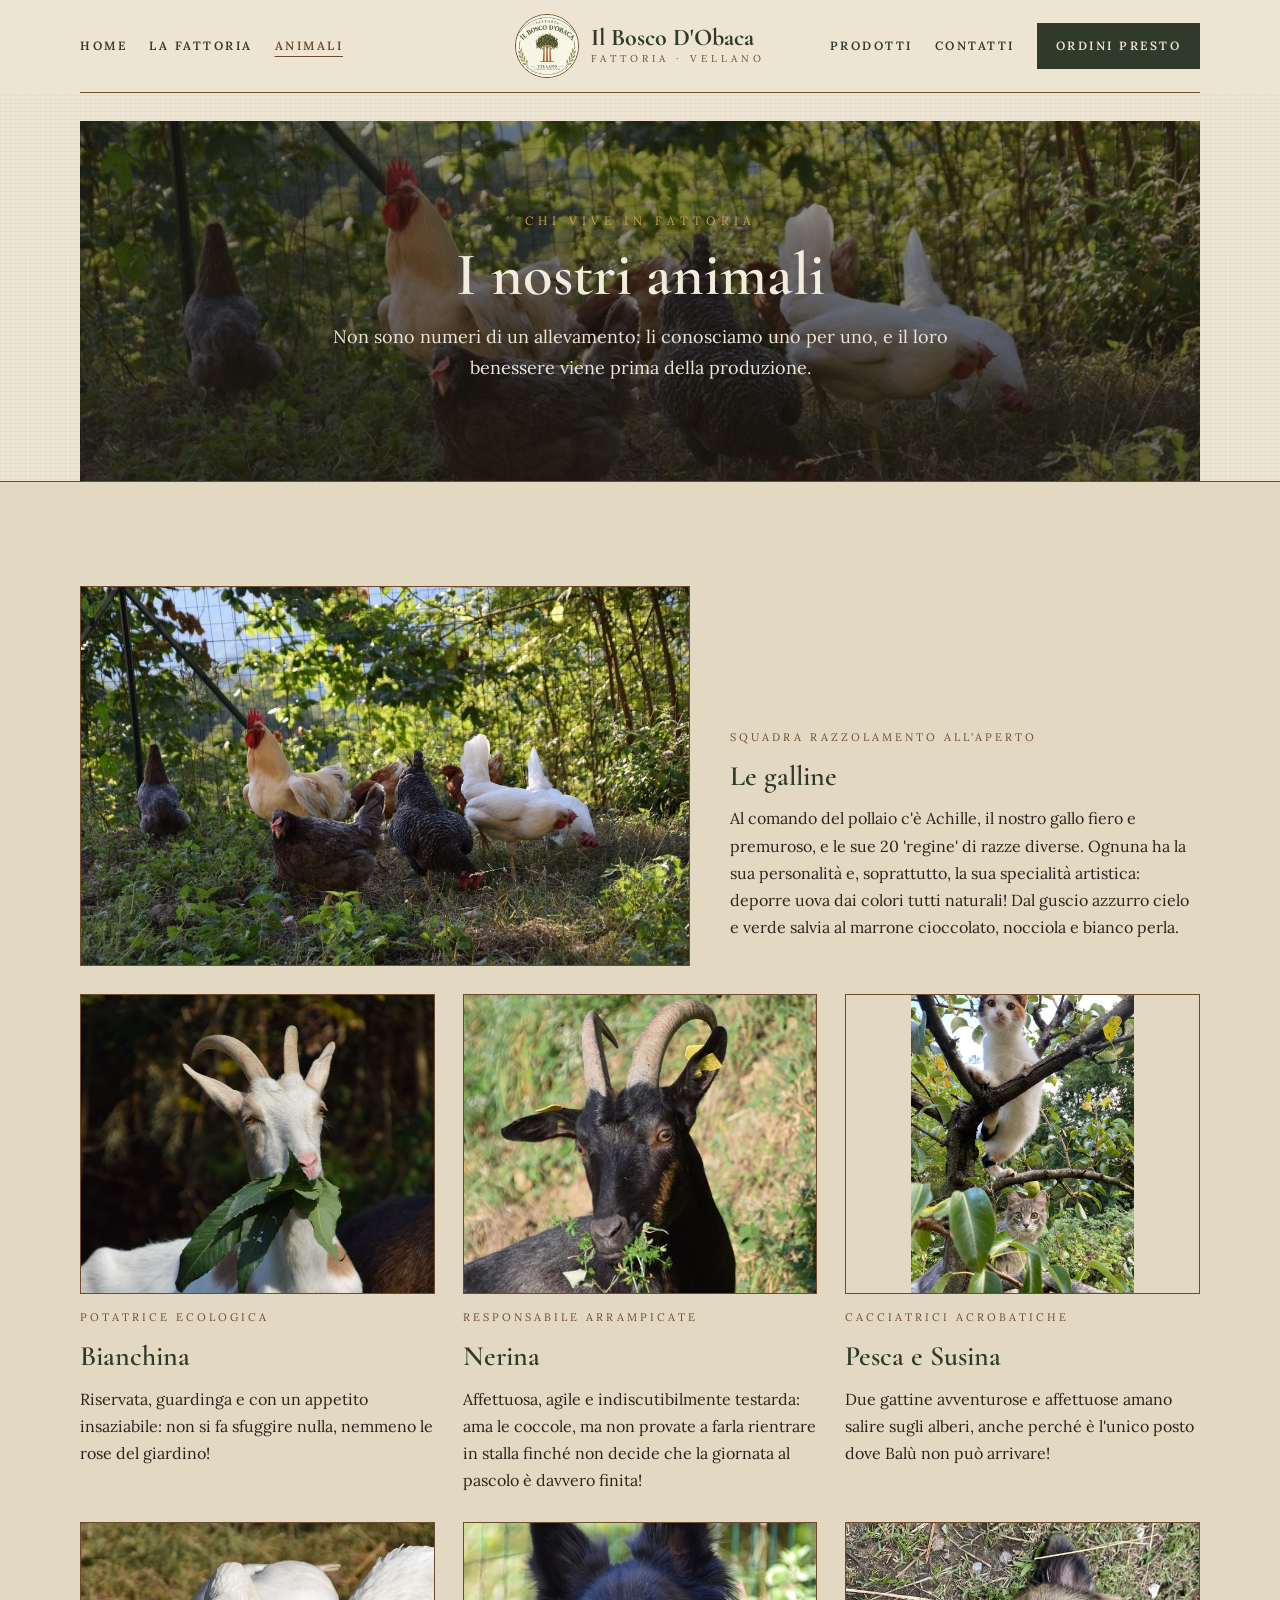
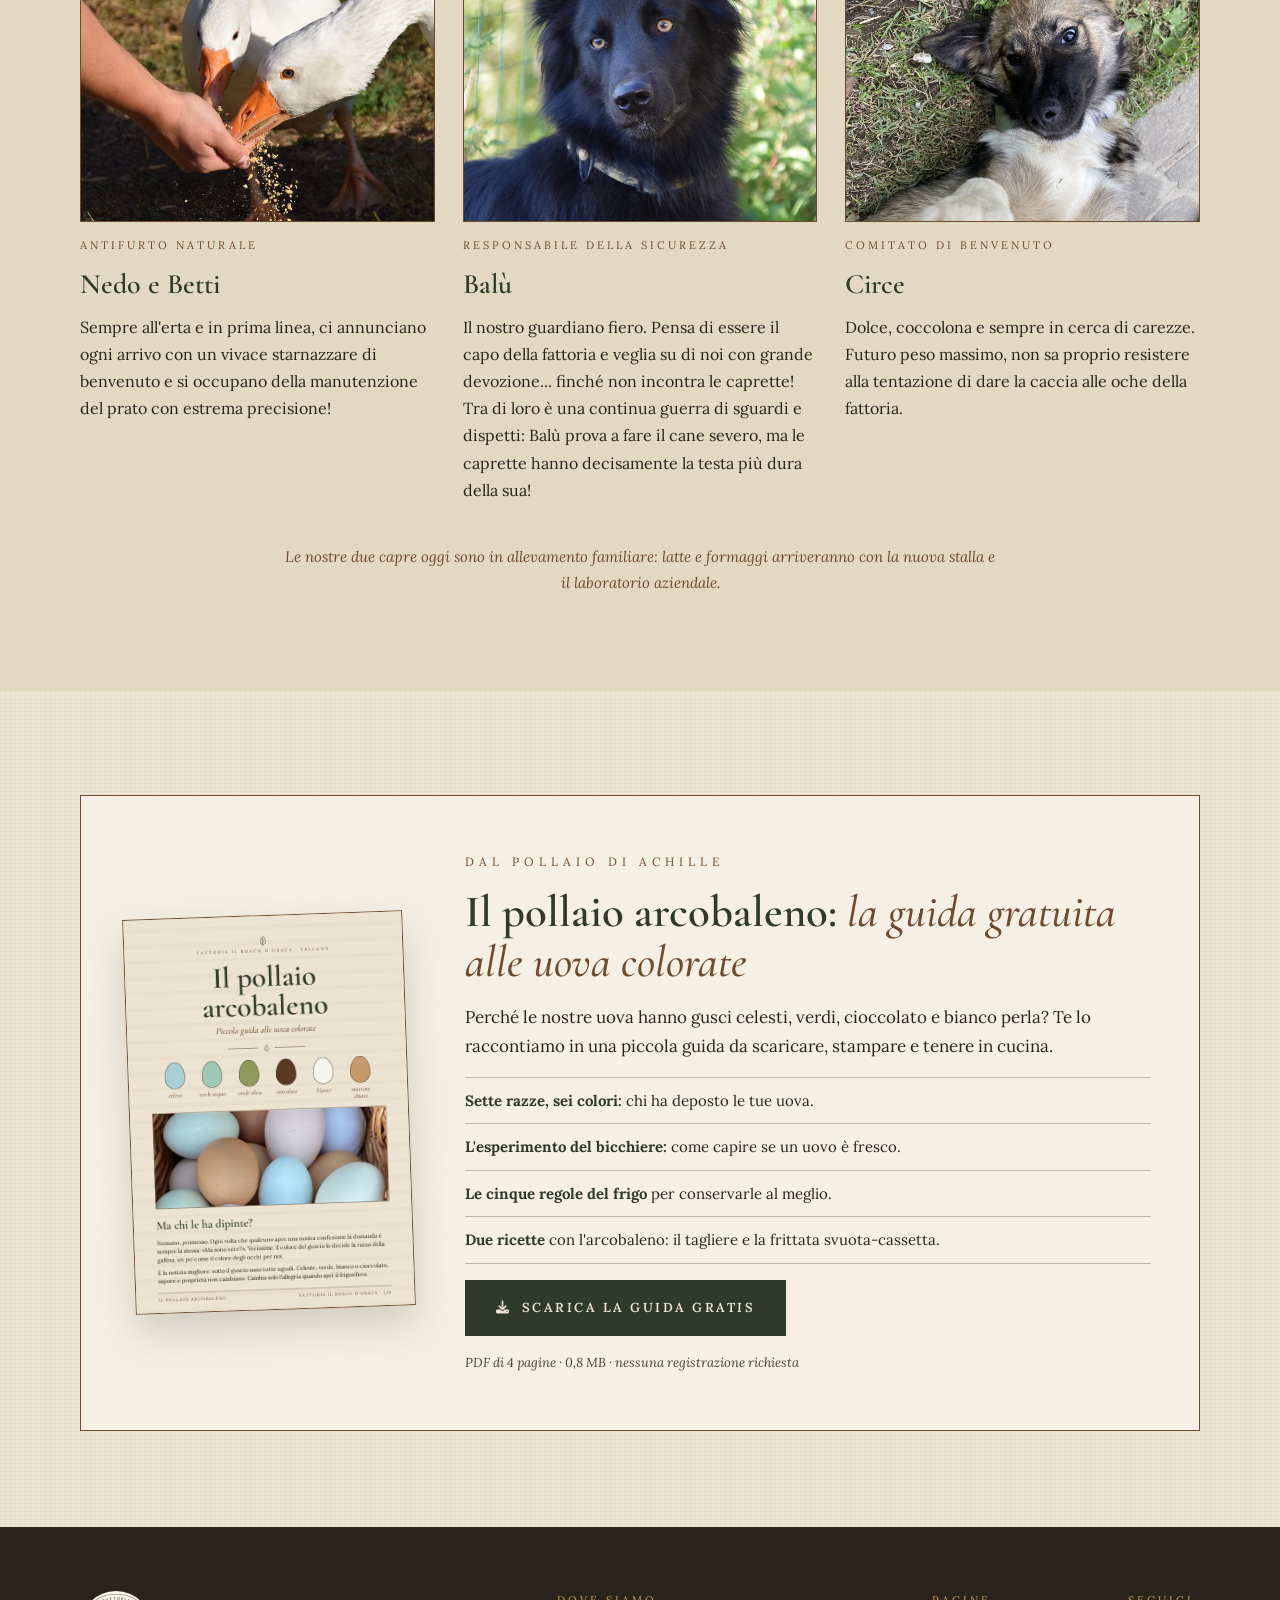
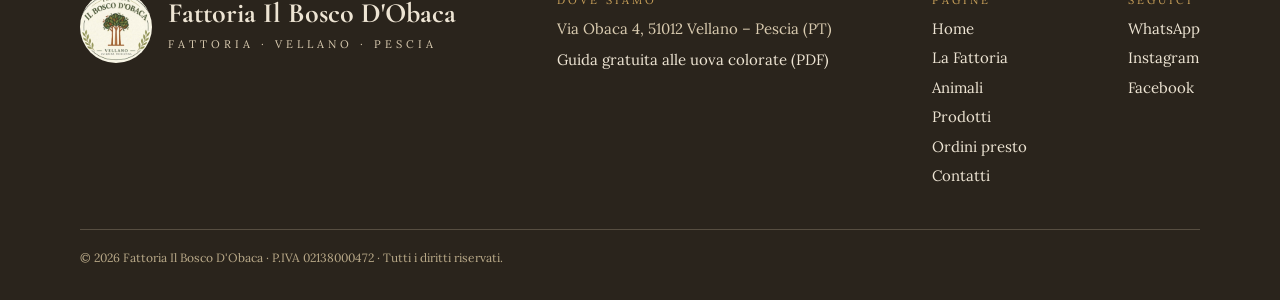
==== animali.html @ 4306f8cb "Guida Il pollaio arcobaleno: niente più vendita nell'ultima pagina Il riquadro "Voglia di arcobaleno" ====
<!DOCTYPE html>
<html lang="it">
<head>
    <meta charset="UTF-8">
    <meta name="viewport" content="width=device-width, initial-scale=1.0">
    <title>I nostri animali: galline, capre, oche, gatti, Balù e Circe | Fattoria Il Bosco D'Obaca</title>
    <meta name="description" content="Conosci gli animali della Fattoria Il Bosco D'Obaca a Vellano: il gallo Achille e le sue galline dalle uova colorate, le capre Bianchina e Nerina, le oche Nedo e Betti, le gattine Pesca e Susina, il cane Balù e la cucciola Circe.">
    <link rel="canonical" href="https://eleonoranardini27-oss.github.io/Fattoria-Il-bosco-D-Obaca-Web/animali.html">
    <meta property="og:type" content="website">
    <meta property="og:locale" content="it_IT">
    <meta property="og:site_name" content="Fattoria Il Bosco D'Obaca">
    <meta property="og:title" content="I nostri animali: galline, capre, oche, gatti, Balù e Circe | Fattoria Il Bosco D'Obaca">
    <meta property="og:description" content="Conosci gli animali della Fattoria Il Bosco D'Obaca a Vellano: il gallo Achille e le sue galline dalle uova colorate, le capre Bianchina e Nerina, le oche Nedo e Betti, le gattine Pesca e Susina, il cane Balù e la cucciola Circe.">
    <meta property="og:url" content="https://eleonoranardini27-oss.github.io/Fattoria-Il-bosco-D-Obaca-Web/animali.html">

    <!-- Google Fonts -->
    <link rel="preconnect" href="https://fonts.googleapis.com">
    <link rel="preconnect" href="https://fonts.gstatic.com" crossorigin>
    <link href="https://fonts.googleapis.com/css2?family=Cormorant+Garamond:ital,wght@0,500;0,600;0,700;1,500&family=Lora:ital,wght@0,400;0,600;1,400&display=swap" rel="stylesheet">

    <!-- FontAwesome (icone social e menu) -->
    <link rel="stylesheet" href="https://cdnjs.cloudflare.com/ajax/libs/font-awesome/6.4.0/css/all.min.css">

    <link rel="stylesheet" href="assets/style.css">
</head>
<body>

    <header class="site-header" id="navbar">
        <div class="wrap">
            <div class="header-row">
                <nav class="nav" aria-label="Menu principale">
                    <a href="index.html">Home</a>
                    <a href="fattoria.html">La Fattoria</a>
                    <a href="animali.html" aria-current="page">Animali</a>
                </nav>
                <a href="index.html" class="brand">
                    <img src="logo.jpeg" alt="Logo Fattoria Il Bosco D'Obaca">
                    <span>
                        <span class="brand-name">Il Bosco D'Obaca</span>
                        <span class="brand-sub">Fattoria · Vellano</span>
                    </span>
                </a>
                <nav class="nav nav-right" aria-label="Menu prodotti, contatti e ordini">
                    <a href="prodotti.html">Prodotti</a>
                    <a href="contatti.html">Contatti</a>
                    <a href="ordina.html" class="btn btn-bosco">Ordini presto</a>
                </nav>
                <button id="menu-btn" class="menu-btn" aria-label="Apri il menu" aria-expanded="false" aria-controls="mobile-menu">
                    <i class="fa-solid fa-bars" aria-hidden="true"></i>
                </button>
            </div>
            <nav id="mobile-menu" class="mobile-menu" aria-label="Menu">
                <a href="index.html">Home</a>
                <a href="fattoria.html">La Fattoria</a>
                <a href="animali.html" aria-current="page">Animali</a>
                <a href="prodotti.html">Prodotti</a>
                <a href="contatti.html">Contatti</a>
                <a href="ordina.html" class="btn btn-bosco">Cassetta presto disponibile</a>
            </nav>
        </div>
    </header>

    <main>
        <section class="hero page-hero">
            <div class="wrap">
                <div class="hero-box">
                    <img class="hero-bg" src="immagini%20sito/galline.jpg" alt="Le galline e il gallo Achille nel recinto all'aperto" style="object-position: 50% 55%">
                    <span class="eyebrow oro">Chi vive in fattoria</span>
                    <h1>I nostri animali</h1>
                    <p>Non sono numeri di un allevamento: li conosciamo uno per uno, e il loro benessere viene prima della produzione.</p>
                </div>
            </div>
        </section>

        <section id="animali" class="section on-paglia">
            <div class="wrap">
                <div class="animali-grid" style="margin-top: 0">
                    <article class="animale in-evidenza">
                        <img loading="lazy" class="animale-foto" src="immagini%20sito/galline.jpg" alt="Le galline e il gallo che razzolano nel recinto all'aperto">
                        <span class="tag">Squadra Razzolamento All'Aperto</span>
                        <h2 class="h3">Le galline</h2>
                        <p>Al comando del pollaio c'è Achille, il nostro gallo fiero e premuroso, e le sue 20 'regine' di razze diverse. Ognuna ha la sua personalità e, soprattutto, la sua specialità artistica: deporre uova dai colori tutti naturali! Dal guscio azzurro cielo e verde salvia al marrone cioccolato, nocciola e bianco perla.</p>
                    </article>
                    <article class="animale">
                        <img loading="lazy" class="animale-foto" src="immagini%20sito/capra%20bianca.jpg" alt="Bianchina, la capra bianca e nocciola, che mangia foglie di castagno" style="object-position: 50% 25%">
                        <span class="tag">Potatrice Ecologica</span>
                        <h2 class="h3">Bianchina</h2>
                        <p>Riservata, guardinga e con un appetito insaziabile: non si fa sfuggire nulla, nemmeno le rose del giardino!</p>
                    </article>
                    <article class="animale">
                        <img loading="lazy" class="animale-foto" src="immagini%20sito/capra%20nera.jpg" alt="Nerina, la capra nera, che bruca l'erba sul pendio" style="object-position: 50% 42%">
                        <span class="tag">Responsabile Arrampicate</span>
                        <h2 class="h3">Nerina</h2>
                        <p>Affettuosa, agile e indiscutibilmente testarda: ama le coccole, ma non provate a farla rientrare in stalla finché non decide che la giornata al pascolo è davvero finita!</p>
                    </article>
                    <article class="animale">
                        <div class="animale-foto foto-intera" style="--sfondo: url('immagini%20sito/gatti.jpg')">
                            <img loading="lazy" src="immagini%20sito/gatti.jpg" alt="Pesca e Susina, le due gattine della fattoria, arrampicate sul pero">
                        </div>
                        <span class="tag">Cacciatrici Acrobatiche</span>
                        <h2 class="h3">Pesca e Susina</h2>
                        <p>Due gattine avventurose e affettuose amano salire sugli alberi, anche perché è l'unico posto dove Balù non può arrivare!</p>
                    </article>
                    <article class="animale">
                        <img loading="lazy" class="animale-foto" src="immagini%20sito/oche.jpg" alt="Nedo e Betti, le due oche bianche, che mangiano dalla mano" style="object-position: 50% 55%">
                        <span class="tag">Antifurto Naturale</span>
                        <h2 class="h3">Nedo e Betti</h2>
                        <p>Sempre all'erta e in prima linea, ci annunciano ogni arrivo con un vivace starnazzare di benvenuto e si occupano della manutenzione del prato con estrema precisione!</p>
                    </article>
                    <article class="animale">
                        <img loading="lazy" class="animale-foto" src="immagini%20sito/cane.jpg" alt="Balù, il cane nero della fattoria, con gli occhi color ambra" style="object-position: 50% 35%">
                        <span class="tag">Responsabile Della Sicurezza</span>
                        <h2 class="h3">Balù</h2>
                        <p>Il nostro guardiano fiero. Pensa di essere il capo della fattoria e veglia su di noi con grande devozione... finché non incontra le caprette! Tra di loro è una continua guerra di sguardi e dispetti: Balù prova a fare il cane severo, ma le caprette hanno decisamente la testa più dura della sua!</p>
                    </article>
                    <article class="animale">
                        <img loading="lazy" class="animale-foto" src="immagini%20sito/circe.jpg" alt="Circe, la cucciola della fattoria, sdraiata a pancia in su sul prato in cerca di coccole" style="object-position: 50% 40%">
                        <span class="tag">Comitato di Benvenuto</span>
                        <h2 class="h3">Circe</h2>
                        <p>Dolce, coccolona e sempre in cerca di carezze. Futuro peso massimo, non sa proprio resistere alla tentazione di dare la caccia alle oche della fattoria.</p>
                    </article>
                </div>
                <p class="nota">Le nostre due capre oggi sono in allevamento familiare: latte e formaggi arriveranno con la nuova stalla e il laboratorio aziendale.</p>
            </div>
        </section>

        <section class="section">
            <div class="wrap">
                <div class="guida" id="guida">
                    <figure class="guida-copertina">
                        <img loading="lazy" src="immagini%20sito/copertina%20guida%20uova.jpg" alt="Copertina della guida Il pollaio arcobaleno: piccola guida alle uova colorate">
                    </figure>
                    <div class="guida-testo">
                        <span class="eyebrow">Dal pollaio di Achille</span>
                        <h2>Il pollaio arcobaleno: <em>la guida gratuita alle uova colorate</em></h2>
                        <p>Perché le nostre uova hanno gusci celesti, verdi, cioccolato e bianco perla? Te lo raccontiamo in una piccola guida da scaricare, stampare e tenere in cucina.</p>
                        <ul>
                            <li><strong>Sette razze, sei colori:</strong> chi ha deposto le tue uova.</li>
                            <li><strong>L'esperimento del bicchiere:</strong> come capire se un uovo è fresco.</li>
                            <li><strong>Le cinque regole del frigo</strong> per conservarle al meglio.</li>
                            <li><strong>Due ricette</strong> con l'arcobaleno: il tagliere e la frittata svuota-cassetta.</li>
                        </ul>
                        <a href="guide/il-pollaio-arcobaleno.pdf" class="btn btn-bosco" download><i class="fa-solid fa-download" aria-hidden="true"></i> Scarica la guida gratis</a>
                        <span class="guida-nota">PDF di 4 pagine · 0,8 MB · nessuna registrazione richiesta</span>
                    </div>
                </div>
            </div>
        </section>
    </main>

    <footer class="site-footer">
        <div class="wrap">
            <div class="footer-top">
                <div class="footer-brand">
                    <img src="logo.jpeg" alt="Logo Fattoria Il Bosco D'Obaca, Vellano">
                    <div>
                        <strong>Fattoria Il Bosco D'Obaca</strong>
                        <span>Fattoria · Vellano · Pescia</span>
                    </div>
                </div>
                <div class="footer-col">
                    <span class="label">Dove siamo</span>
                    <span>Via Obaca 4, 51012 Vellano – Pescia (PT)</span>
                    <a href="guide/il-pollaio-arcobaleno.pdf" download>Guida gratuita alle uova colorate (PDF)</a>
                </div>
                <div class="footer-col">
                    <span class="label">Pagine</span>
                    <nav class="footer-nav" aria-label="Menu a piè di pagina">
                        <a href="index.html">Home</a>
                        <a href="fattoria.html">La Fattoria</a>
                        <a href="animali.html">Animali</a>
                        <a href="prodotti.html">Prodotti</a>
                        <a href="ordina.html">Ordini presto</a>
                        <a href="contatti.html">Contatti</a>
                    </nav>
                </div>
                <div class="footer-col">
                    <span class="label">Seguici</span>
                    <div class="footer-nav">
                        <a href="https://wa.me/393000000000" target="_blank" rel="noopener noreferrer">WhatsApp</a>
                        <a href="https://www.instagram.com/ilboscodobaca/" target="_blank" rel="noopener noreferrer">Instagram</a>
                        <a href="https://www.facebook.com/profile.php?id=61595419419267" target="_blank" rel="noopener noreferrer">Facebook</a>
                    </div>
                </div>
            </div>
            <div class="footer-bottom">&copy; 2026 Fattoria Il Bosco D'Obaca · P.IVA 02138000472 · Tutti i diritti riservati.</div>
        </div>
    </footer>
    <script src="assets/script.js"></script>
</body>
</html>
---- assets/style.css ----
:root {
    --carta: #EDE4D3;      /* fondo carta */
    --sabbia: #D9CBB0;     /* fondo sezioni chiare / testo su scuro */
    --bosco: #2F3A2A;      /* verde bosco */
    --terra: #6E4B2E;      /* marrone terra */
    --inchiostro: #2A241C; /* testo e footer */
    --testo-2: #4A3F30;    /* testo secondario */
    --oro: #C9A15A;        /* accento */
    --serif: 'Cormorant Garamond', Georgia, serif;
    --body: 'Lora', Georgia, serif;
}
*, *::before, *::after { box-sizing: border-box; }
html { scroll-behavior: smooth; scroll-padding-top: 96px; }
body {
    margin: 0;
    font-family: var(--body);
    color: var(--inchiostro);
    line-height: 1.7;
    background-color: var(--carta);
    background-image:
        repeating-linear-gradient(0deg, rgba(110,75,46,0.035) 0 1px, transparent 1px 4px),
        repeating-linear-gradient(90deg, rgba(110,75,46,0.03) 0 1px, transparent 1px 5px);
}
img { max-width: 100%; display: block; }
a { color: var(--bosco); }
a:hover { color: var(--terra); }
h1, h2, h3, h4 { font-family: var(--serif); font-weight: 600; margin: 0; line-height: 1.1; }
p { margin: 0; }

.wrap { max-width: 1200px; margin: 0 auto; padding: 0 40px; }
.eyebrow { font-size: 12px; letter-spacing: 5px; text-transform: uppercase; color: var(--terra); }
.on-dark .eyebrow, .eyebrow.oro { color: var(--oro); }
.divider { display: flex; align-items: center; gap: 16px; width: 220px; color: var(--terra); }
.divider span { flex: 1; height: 1px; background: currentColor; }

.btn {
    display: inline-flex; align-items: center; justify-content: center; gap: 10px;
    text-decoration: none; font-family: var(--body); font-size: 13px; font-weight: 600;
    letter-spacing: 2.5px; text-transform: uppercase; padding: 16px 30px;
    border: 1px solid transparent; cursor: pointer; transition: background-color .2s, color .2s;
}
.btn-oro { background: var(--oro); color: #1E1A12; }
.btn-oro:hover { background: #b88f48; color: #1E1A12; }
.btn-bosco { background: var(--bosco); color: var(--carta); }
.btn-bosco:hover { background: #222b1e; color: var(--carta); }
.btn-chiaro { border-color: #F3ECDD; color: #F3ECDD; }
.btn-chiaro:hover { background: rgba(243,236,221,0.12); color: #F3ECDD; }

/* ---------- HEADER ---------- */
.site-header {
    position: sticky; top: 0; z-index: 50;
    background-color: rgba(237,228,211,0.96);
    backdrop-filter: blur(6px);
}
.header-row {
    display: grid; grid-template-columns: 1fr auto 1fr; align-items: center; gap: 20px;
    padding: 14px 0; border-bottom: 1px solid var(--terra);
}
.nav { display: flex; gap: 22px; flex-wrap: nowrap; white-space: nowrap; align-items: center;
       font-size: 12px; letter-spacing: 2.5px; text-transform: uppercase; font-weight: 600; }
.nav a { text-decoration: none; }
.nav-right { justify-content: flex-end; }
.nav .btn { padding: 12px 18px; font-size: 12px; }
.brand { display: flex; align-items: center; gap: 12px; text-decoration: none; }
.brand img { width: 64px; height: 64px; border-radius: 50%; object-fit: cover; border: 1px solid var(--terra); background: #fff; }
.brand-name { display: block; font-family: var(--serif); font-weight: 700; font-size: 24px; color: var(--bosco); line-height: 1.05; }
.brand-sub { display: block; font-size: 10px; letter-spacing: 4px; text-transform: uppercase; color: var(--terra); }
.menu-btn { display: none; background: none; border: 1px solid var(--terra); color: var(--bosco);
            width: 44px; height: 44px; font-size: 18px; cursor: pointer; justify-self: end; }
.mobile-menu { display: none; border-bottom: 1px solid var(--terra); padding: 8px 0 20px; }
.mobile-menu.open { display: block; }
.mobile-menu a { display: block; padding: 12px 0; text-decoration: none; font-size: 13px; letter-spacing: 2.5px;
                 text-transform: uppercase; font-weight: 600; border-bottom: 1px solid rgba(110,75,46,0.25); }
.mobile-menu .btn { margin-top: 16px; width: 100%; border-bottom: 0; color: var(--carta); }

/* ---------- HERO ---------- */
.hero { padding-top: 28px; }
.hero-box {
    position: relative; min-height: 620px; display: flex; flex-direction: column; align-items: center;
    justify-content: center; text-align: center; padding: 72px 32px 88px; color: #F3ECDD;
    overflow: hidden; background: #4A5A3C;
}
.hero-bg { position: absolute; inset: 0; width: 100%; height: 100%; object-fit: cover; z-index: 0; }
.hero-box::before { content: ""; position: absolute; inset: 0; z-index: 1; background: linear-gradient(rgba(30,26,18,0.45), rgba(30,26,18,0.68)); }
.hero-box > *:not(.hero-bg) { position: relative; z-index: 2; }
.hero-box > .hero-caption { position: absolute; }
.hero-logo { width: 132px; height: 132px; border-radius: 50%; object-fit: cover;
             border: 1px solid #F3ECDD; outline: 1px solid rgba(243,236,221,0.5); outline-offset: 6px; margin-bottom: 26px; }
.hero h1 { margin: 14px 0 20px; font-size: clamp(2.5rem, 6vw, 4.4rem); line-height: 1.04; max-width: 900px; }
.hero h1 em { font-weight: 500; color: var(--sabbia); }
.hero p { font-size: 18px; max-width: 640px; color: var(--carta); margin-bottom: 32px; }
.hero-actions { display: flex; gap: 16px; flex-wrap: wrap; justify-content: center; }
.hero-caption { position: absolute; bottom: 18px; left: 0; right: 0; font-size: 13px; font-style: italic; color: rgba(243,236,221,0.85); }

/* ---------- FILOSOFIA ---------- */
.section { padding: 104px 0 96px; }
.center-head { display: flex; flex-direction: column; align-items: center; text-align: center; gap: 18px; max-width: 820px; margin: 0 auto; }
.center-head h2 { font-size: clamp(2.2rem, 4.5vw, 3.4rem); color: var(--bosco); }
.center-head h2 em { font-weight: 500; color: var(--terra); }
.center-head p { font-size: 18px; color: var(--testo-2); }
.principi { display: flex; flex-wrap: wrap; margin-top: 56px; border-top: 1px solid var(--terra); border-bottom: 1px solid var(--terra); }
.principi div { flex: 1 1 240px; padding: 36px 28px; display: flex; flex-direction: column; gap: 10px; }
.principi div + div { border-left: 1px solid rgba(110,75,46,0.35); }
.principi .num { font-family: var(--serif); font-size: 34px; color: var(--terra); line-height: 1; }
.principi strong { font-family: var(--serif); font-size: 25px; color: var(--bosco); font-weight: 600; }
.principi span:last-child { font-size: 15px; }

.pratica-head { display: flex; flex-wrap: wrap; gap: 48px; align-items: flex-start; margin-bottom: 48px; }
.pratica-head > div:first-child { flex: 1 1 340px; display: flex; flex-direction: column; gap: 14px; }
.pratica-head h2 { font-size: clamp(2rem, 4vw, 2.8rem); color: var(--bosco); }
.pratica-testo { flex: 1 1 520px; display: flex; flex-direction: column; gap: 16px; font-size: 17px; }
.pratica-grid { display: flex; flex-wrap: wrap; gap: 28px; }
.pratica-card { flex: 1 1 300px; background: #F6F0E4; border: 1px solid var(--terra); padding: 36px 30px; display: flex; flex-direction: column; gap: 12px; }
.pratica-card h3, .animale h3 { font-size: 28px; color: var(--bosco); }
.animale p { font-size: 15px; }
.pratica-card p, .animale p { font-size: 16px; }
.tag { font-size: 11px; letter-spacing: 3px; text-transform: uppercase; color: var(--terra); }
.galleria { display: flex; flex-wrap: wrap; gap: 16px; margin-top: 28px; }
.galleria img { object-fit: cover; border: 1px solid var(--terra); width: 100%; }
.galleria .grande { flex: 2 1 420px; width: auto; height: 420px; min-width: 0; }
.galleria .piccole { flex: 1 1 260px; display: grid; grid-template-rows: 1fr 1fr; grid-template-columns: 1fr 1fr; gap: 16px; height: 420px; }
.galleria .piccole .alta { grid-row: span 2; }
.galleria .piccole img { height: 100%; min-height: 0; }
.on-paglia { background: #E3D8C2; border-top: 1px solid var(--terra); }
.animali-grid { display: flex; flex-wrap: wrap; gap: 28px; margin-top: 48px; }
.animale { flex: 1 1 320px; display: flex; flex-direction: column; gap: 14px; }
/* Le galline in evidenza a tutta larghezza: gli altri 6 animali stanno in righe complete */
.animale.in-evidenza { flex-basis: 100%; display: grid; grid-template-columns: minmax(0, 1.3fr) minmax(0, 1fr); grid-template-rows: 1fr auto 1fr; column-gap: 40px; row-gap: 14px; }
.animale.in-evidenza p { align-self: start; }
.animale.in-evidenza .animale-foto { grid-column: 1; grid-row: 1 / span 3; height: 380px; }
.animale.in-evidenza > :not(.animale-foto) { grid-column: 2; }
.animale.in-evidenza .tag { align-self: end; }
@media (max-width: 720px) {
    .animale.in-evidenza { display: flex; }
    .animale.in-evidenza .animale-foto { height: 300px; }
    .animale.in-evidenza .tag, .animale.in-evidenza p { align-self: auto; }
}
.segnaposto { display: flex; align-items: center; justify-content: center; text-align: center; padding: 16px; font-size: 13px; color: var(--inchiostro); border: 1px solid var(--terra); }
.pratica-foto { height: 220px; margin: -36px -30px 8px; border-width: 0 0 1px; }
img.pratica-foto { display: block; width: calc(100% + 60px); max-width: none; object-fit: cover; border-bottom: 1px solid var(--terra); }
.animale-foto { height: 300px; }
img.animale-foto { display: block; width: 100%; object-fit: cover; border: 1px solid var(--terra); }
.foto-intera { position: relative; overflow: hidden; border: 1px solid var(--terra); }
.foto-intera::before { content: ""; position: absolute; inset: -20px; background: var(--sfondo) center / cover; filter: blur(14px) brightness(0.85); }
.foto-intera img { position: relative; display: block; width: 100%; height: 100%; object-fit: contain; }
.dettagli { border-top: 1px solid rgba(110,75,46,0.35); padding-top: 14px; display: flex; flex-direction: column; gap: 8px; font-size: 14px; font-style: italic; color: var(--terra); }
.nota { margin: 40px auto 0; text-align: center; font-size: 15px; font-style: italic; color: var(--terra); max-width: 720px; }

/* ---------- PRODOTTI ---------- */
.on-dark { background: var(--bosco); color: var(--carta); }
.on-paglia .split-head { border-bottom-color: var(--terra); margin-bottom: 0; }
.on-paglia .split-head p { color: var(--inchiostro); }
.on-paglia .split-head h2 { color: var(--bosco); }
.on-dark a:not(.btn) { color: var(--carta); }
.split-head { display: flex; flex-wrap: wrap; justify-content: space-between; align-items: flex-end; gap: 24px;
              border-bottom: 1px solid rgba(237,228,211,0.4); padding-bottom: 28px; margin-bottom: 56px; }
.split-head h2 { font-size: clamp(2.2rem, 4.5vw, 3.2rem); margin-top: 10px; }
.split-head p { max-width: 440px; font-size: 16px; color: var(--sabbia); }
.prodotti-grid { display: flex; flex-wrap: wrap; gap: 36px; }
.prodotto { flex: 1 1 300px; display: flex; flex-direction: column; gap: 16px; }
.prodotto .foto { height: 340px; border: 1px solid rgba(237,228,211,0.4); overflow: hidden; position: relative; }
.prodotto .foto img { width: 100%; height: 100%; object-fit: cover; }
.badge { position: absolute; top: 14px; right: 14px; background: var(--carta); color: var(--bosco);
         font-size: 11px; letter-spacing: 2.5px; text-transform: uppercase; font-weight: 600; padding: 6px 12px; }
.prodotto .tag { color: var(--oro); }
.prodotto h4 { font-size: 30px; }
.prodotto p { font-size: 15px; color: var(--sabbia); }
.prodotto .link { border-top: 1px solid rgba(237,228,211,0.3); padding-top: 12px; font-size: 14px; font-style: italic; text-decoration: none; }
.prodotto .link:hover { color: var(--oro) !important; }
.sub-title { display: flex; align-items: baseline; gap: 16px; margin: 0 0 28px; font-size: 28px; }
.sub-title .num { font-size: 13px; letter-spacing: 3px; text-transform: uppercase; font-family: var(--body); color: var(--oro); }
.futuri { margin-top: 80px; }
.futuri-grid { display: flex; flex-wrap: wrap; gap: 28px; }
.futuro { flex: 1 1 380px; border: 1px dashed rgba(237,228,211,0.5); padding: 30px 28px; display: flex; flex-direction: column; gap: 10px; }
.futuro .stato { font-size: 11px; letter-spacing: 3px; text-transform: uppercase; color: var(--oro); }
.futuro h4 { font-size: 26px; }
.futuro p { font-size: 15px; color: var(--sabbia); }
.center-cta { display: flex; justify-content: center; margin-top: 56px; }

/* ---------- CHI SIAMO ---------- */
.azienda { display: flex; flex-wrap: wrap; gap: 64px; align-items: center; }
.azienda-foto { flex: 1 1 420px; display: flex; flex-direction: column; gap: 14px; }
.azienda-foto .grid2 { display: grid; grid-template-columns: 1fr 1fr; gap: 14px; }
.azienda-foto img { width: 100%; height: 400px; object-fit: cover; border: 1px solid var(--terra); }
.azienda-foto img.azienda-coppia { height: 320px; object-position: center 30%; }
.azienda-foto .grid2 img:last-child { margin-top: 48px; }
.azienda-foto figcaption { font-size: 13px; font-style: italic; color: var(--terra); }
.azienda-testo { flex: 1 1 440px; display: flex; flex-direction: column; gap: 20px; }
.azienda-testo h2 { font-size: clamp(2rem, 4vw, 3rem); color: var(--bosco); line-height: 1.08; }
.azienda-testo p { font-size: 17px; }
.azienda-testo blockquote { margin: 8px 0 0; padding: 4px 0 4px 24px; border-left: 1px solid var(--terra);
                            font-family: var(--serif); font-style: italic; font-size: 25px; line-height: 1.35; color: var(--testo-2); }
.azienda-testo blockquote cite { display: block; margin-top: 8px; font-family: var(--body); font-style: normal;
                                 font-size: 12px; letter-spacing: 3px; text-transform: uppercase; color: var(--terra); }
.registro { display: flex; flex-direction: column; margin-top: 12px; border-top: 1px solid var(--terra); }
.registro div { display: flex; justify-content: space-between; gap: 16px; padding: 14px 0; border-bottom: 1px solid rgba(110,75,46,0.35); }
.registro div span:first-child { font-family: var(--serif); font-size: 21px; color: var(--bosco); }
.registro div span:last-child { font-size: 12px; letter-spacing: 2px; text-transform: uppercase; color: var(--terra); }

/* ---------- ORDINA ---------- */
.on-sabbia { background: var(--sabbia); }
.on-sabbia .center-head { margin-bottom: 48px; }
.on-sabbia .center-head h2 { font-size: clamp(2rem, 4vw, 3rem); }
.passi { display: flex; flex-wrap: wrap; gap: 28px; }
.passo { flex: 1 1 280px; background: var(--carta); border: 1px solid var(--terra); padding: 32px 28px; display: flex; flex-direction: column; gap: 10px; }
.passo .num { font-family: var(--serif); font-size: 48px; line-height: 1; color: var(--terra); }
.passo h3 { font-size: 24px; color: var(--bosco); }
.passo p { font-size: 15px; }
.ordine { display: flex; flex-wrap: wrap; gap: 48px; margin-top: 64px; padding: 48px 40px; background: var(--carta); border: 1px solid var(--terra); }
.ordine-info { flex: 1 1 380px; display: flex; flex-direction: column; gap: 18px; }
.ordine-info h3 { font-size: clamp(1.9rem, 3.5vw, 2.5rem); color: var(--bosco); }
.ordine-info ul { list-style: none; margin: 4px 0 0; padding: 0; border-top: 1px solid rgba(110,75,46,0.35); }
.ordine-info li { padding: 12px 0; border-bottom: 1px solid rgba(110,75,46,0.35); font-size: 15px; }
.ordine-info li strong { color: var(--bosco); }
.ordine-info .btn { align-self: flex-start; margin-top: 8px; }
form#order-form { flex: 1 1 380px; display: flex; flex-direction: column; gap: 18px; }
.campo label { display: block; font-size: 11px; letter-spacing: 2.5px; text-transform: uppercase; font-weight: 600; color: var(--testo-2); margin-bottom: 6px; }
.campo input, .campo select, .campo textarea {
    width: 100%; font-family: var(--body); font-size: 15px; color: var(--inchiostro);
    background: #F6F0E4; border: 1px solid rgba(110,75,46,0.5); border-radius: 0; padding: 12px 14px; min-height: 46px;
}
.campo input:focus, .campo select:focus, .campo textarea:focus { outline: 2px solid var(--bosco); outline-offset: 0; border-color: var(--bosco); }
.campi2 { display: grid; grid-template-columns: 1fr 1fr; gap: 18px; }
form#order-form .btn { width: 100%; }
#form-success { display: none; border: 1px solid var(--bosco); background: #E3E6D6; color: var(--bosco); padding: 14px 16px; font-size: 15px; }
#form-success.show { display: block; }

/* ---------- FAQ ---------- */
.faq { margin-top: 104px; }
.faq .center-head { margin-bottom: 40px; }
.faq .center-head h3 { font-size: clamp(2rem, 4vw, 2.8rem); color: var(--bosco); }
.faq-grid { display: grid; grid-template-columns: 1fr 1fr; column-gap: 56px; border-top: 1px solid var(--terra); }
.faq-item { padding: 24px 0; border-bottom: 1px solid rgba(110,75,46,0.35); }
.faq-item h4 { font-size: 23px; color: var(--bosco); margin-bottom: 8px; }
.faq-item p { font-size: 15px; color: var(--testo-2); }

/* ---------- CONTATTI ---------- */
.contatti { display: flex; flex-wrap: wrap; gap: 56px; align-items: flex-start; }
.contatti-testo { flex: 1 1 460px; display: flex; flex-direction: column; gap: 18px; }
.contatti-testo h2 { font-size: clamp(2rem, 4vw, 3rem); color: var(--bosco); }
.contatti-testo p { font-size: 17px; }
.contatti-lista { flex: 1 1 360px; border-top: 1px solid var(--terra); }
.contatti-lista > div { padding: 18px 0; border-bottom: 1px solid rgba(110,75,46,0.35); display: flex; flex-direction: column; gap: 4px; }
.contatti-lista .label { font-size: 11px; letter-spacing: 3px; text-transform: uppercase; color: var(--terra); }
.contatti-lista .valore { font-family: var(--serif); font-size: 22px; color: var(--bosco); }
.social { display: flex; gap: 22px; flex-wrap: wrap; font-size: 15px; }
.social a { display: inline-flex; align-items: center; gap: 8px; min-height: 44px; }

/* ---------- FOOTER ---------- */
.site-footer { background: var(--inchiostro); color: var(--sabbia); }
.site-footer a { color: var(--carta); text-decoration: none; }
.site-footer a:hover { color: var(--oro); }
.footer-top { display: flex; flex-wrap: wrap; gap: 40px; justify-content: space-between; align-items: flex-start; padding: 64px 0 40px; }
.footer-brand { display: flex; align-items: center; gap: 16px; }
.footer-brand img { width: 72px; height: 72px; border-radius: 50%; object-fit: cover; background: #fff; }
.footer-brand strong { display: block; font-family: var(--serif); font-size: 28px; color: var(--carta); line-height: 1.1; }
.footer-brand span { font-size: 11px; letter-spacing: 4px; text-transform: uppercase; }
.footer-col { display: flex; flex-direction: column; gap: 6px; font-size: 15px; }
.footer-col .label { font-size: 11px; letter-spacing: 3px; text-transform: uppercase; color: var(--oro); }
.footer-nav { display: flex; flex-direction: column; gap: 4px; }
.footer-bottom { padding: 18px 0 32px; border-top: 1px solid rgba(217,203,176,0.25); font-size: 12px; color: #B9A988; }

/* ---------- RESPONSIVE ---------- */
@media (max-width: 1100px) {
    .nav { display: none; }
    .menu-btn { display: inline-flex; align-items: center; justify-content: center; }
    .header-row { grid-template-columns: 1fr auto; }
    .brand img { width: 52px; height: 52px; }
    .brand-name { font-size: 21px; }
}
@media (max-width: 720px) {
    .wrap { padding: 0 16px; }
    .section { padding: 72px 0 64px; }
    .hero-box { min-height: 540px; padding: 56px 20px 80px; }
    .hero-logo { width: 104px; height: 104px; }
    .hero p { font-size: 16px; }
    .prodotto .foto { height: 260px; }
    .galleria .grande { height: 260px; flex-basis: 100%; }
    .galleria .piccole { height: auto; grid-template-rows: none; grid-template-columns: 1fr 1fr; }
    .galleria .piccole .alta { height: 416px; }
    .galleria .piccole img { height: 200px; }
    .azienda-foto img { height: 260px; }
    .azienda-foto img.azienda-coppia { height: 220px; }
    .azienda-foto .grid2 img:last-child { margin-top: 24px; }
    .ordine { padding: 28px 18px; }
    .campi2, .faq-grid { grid-template-columns: 1fr; }
    .btn { width: 100%; }
    .hero-actions { width: 100%; }
}

/* ==========================================================
   SITO A PIÙ PAGINE
   ========================================================== */

/* Voce di menu della pagina aperta */
.nav a[aria-current="page"] { color: var(--terra); text-decoration: underline; text-underline-offset: 6px; }
.mobile-menu a[aria-current="page"] { color: var(--terra); }

/* Intestazione delle pagine interne */
.page-hero .hero-box { min-height: 360px; padding: 64px 32px 72px; }
.page-hero h1 { font-size: clamp(2.3rem, 5vw, 3.8rem); margin: 12px 0 16px; }
.page-hero p { margin-bottom: 0; }

/* Link "scopri di più" */
.link-more { align-self: flex-start; font-size: 16px; font-style: italic; text-decoration: none; border-bottom: 1px solid currentColor; padding-bottom: 2px; }
.link-more:hover { color: var(--terra); }
.on-dark .link-more:hover { color: var(--oro); }
.azioni { display: flex; flex-wrap: wrap; gap: 16px 28px; align-items: center; }

/* Home: chi siamo in breve */
.intro-foto { flex: 1 1 420px; margin: 0; display: flex; flex-direction: column; gap: 12px; }
.intro-foto img { width: 100%; height: 440px; object-fit: cover; border: 1px solid var(--terra); }
.intro-foto figcaption { font-size: 13px; font-style: italic; color: var(--terra); }

/* Home: anteprima animali */
.anteprima-animali { display: grid; grid-template-columns: repeat(5, minmax(0, 1fr)); gap: 24px; margin-top: 48px; }
.anteprima-animali figure { margin: 0; display: flex; flex-direction: column; gap: 12px; }
.anteprima-animali img { width: 100%; aspect-ratio: 4 / 5; object-fit: cover; border: 1px solid var(--terra); }
.anteprima-animali figcaption { display: flex; flex-direction: column; gap: 2px; }
.anteprima-animali figcaption strong { font-family: var(--serif); font-size: 26px; font-weight: 600; color: var(--bosco); line-height: 1.1; }
.anteprima-animali figcaption span { font-size: 11px; letter-spacing: 3px; text-transform: uppercase; color: var(--terra); }
.sezione-cta { display: flex; justify-content: center; margin-top: 48px; }

/* Guida gratuita alle uova colorate */
.guida { display: flex; flex-wrap: wrap; gap: 56px; align-items: center; padding: 56px 48px; background: #F6F0E4; border: 1px solid var(--terra); }
.guida-copertina { flex: 0 1 280px; margin: 0 auto; }
.guida-copertina img { width: 100%; border: 1px solid var(--terra); box-shadow: 0 18px 40px rgba(42,36,28,0.18); transform: rotate(-2deg); }
.guida-testo { flex: 1 1 400px; display: flex; flex-direction: column; gap: 16px; }
.guida-testo h2 { font-size: clamp(2rem, 4vw, 2.8rem); color: var(--bosco); }
.guida-testo h2 em { font-weight: 500; color: var(--terra); }
.guida-testo p { font-size: 17px; }
.guida-testo ul { margin: 0; padding: 0; list-style: none; border-top: 1px solid rgba(110,75,46,0.35); }
.guida-testo li { padding: 10px 0; border-bottom: 1px solid rgba(110,75,46,0.35); font-size: 15px; }
.guida-testo li strong { color: var(--bosco); }
.guida-testo .btn { align-self: flex-start; }
.guida-nota { font-size: 13px; font-style: italic; color: var(--testo-2); }
.guida-mini { display: flex; flex-wrap: wrap; gap: 20px 32px; align-items: center; justify-content: space-between; margin-top: 56px; padding: 28px 32px; border: 1px dashed rgba(237,228,211,0.5); }
.guida-mini strong { font-family: var(--serif); font-size: 26px; font-weight: 600; display: block; line-height: 1.15; }
.guida-mini span { font-size: 15px; color: var(--sabbia); }

/* Pagina prodotti */
.prodotto-riga { display: flex; flex-wrap: wrap; gap: 56px; align-items: center; padding: 64px 0; border-top: 1px solid var(--terra); }
.prodotto-riga:first-of-type { border-top: 0; padding-top: 0; }
.prodotto-riga.inverti { flex-direction: row-reverse; }
.prodotto-riga .foto { flex: 1 1 420px; margin: 0; position: relative; }
.prodotto-riga .foto img { width: 100%; height: 440px; object-fit: cover; border: 1px solid var(--terra); }
.prodotto-riga .testo { flex: 1 1 400px; display: flex; flex-direction: column; gap: 16px; }
.prodotto-riga h2 { font-size: clamp(2rem, 4vw, 2.8rem); color: var(--bosco); }
.prodotto-riga p { font-size: 17px; }
.elenco { margin: 0; padding: 0; list-style: none; border-top: 1px solid rgba(110,75,46,0.35); }
.elenco li { padding: 12px 0; border-bottom: 1px solid rgba(110,75,46,0.35); font-size: 15px; }
.elenco li strong { color: var(--bosco); }

/* Calendario di stagione */
.calendario { display: grid; grid-template-columns: repeat(4, minmax(0, 1fr)); border-top: 1px solid var(--terra); border-left: 1px solid var(--terra); margin-top: 48px; }
.mese { padding: 22px 20px; background: #F6F0E4; border-right: 1px solid var(--terra); border-bottom: 1px solid var(--terra); display: flex; flex-direction: column; gap: 10px; }
.mese h3 { font-size: 26px; color: var(--bosco); display: flex; justify-content: space-between; align-items: baseline; gap: 8px; }
.mese h3 small { font-family: var(--body); font-size: 10px; letter-spacing: 2px; text-transform: uppercase; color: var(--oro); font-weight: 600; }
.mese ul { margin: 0; padding: 0; list-style: none; display: flex; flex-direction: column; gap: 3px; font-size: 14px; line-height: 1.5; }
.mese.ora { background: var(--bosco); color: var(--carta); }
.mese.ora h3 { color: var(--carta); }
.calendario-nota { margin-top: 20px; font-size: 14px; font-style: italic; color: var(--terra); text-align: center; }

/* Contatti */
.mappa { display: block; width: 100%; height: 420px; border: 1px solid var(--terra); background: var(--sabbia); }
.info-pratiche { display: flex; flex-wrap: wrap; gap: 28px; margin-top: 56px; }
.info-pratiche .passo { background: #F6F0E4; }

@media (max-width: 1000px) {
    .calendario { grid-template-columns: repeat(3, minmax(0, 1fr)); }
    .anteprima-animali { grid-template-columns: repeat(2, minmax(0, 1fr)); }
    .anteprima-animali .in-evidenza { grid-column: 1 / -1; }
    .anteprima-animali .in-evidenza img { aspect-ratio: 16 / 9; }
}
@media (max-width: 720px) {
    .page-hero .hero-box { min-height: 300px; padding: 48px 20px 56px; }
    .intro-foto img { height: 280px; }
    .anteprima-animali { gap: 16px; }
    .anteprima-animali figcaption strong { font-size: 21px; }
    .guida { padding: 32px 18px; gap: 36px; }
    .guida-copertina { flex-basis: 220px; }
    .guida-mini { padding: 22px 18px; }
    .prodotto-riga { padding: 48px 0; gap: 28px; }
    .prodotto-riga .foto img { height: 280px; }
    .calendario { grid-template-columns: repeat(2, minmax(0, 1fr)); }
    .mese { padding: 16px 14px; }
    .mese h3 { font-size: 22px; flex-direction: column; gap: 2px; }
    .mappa { height: 320px; }
    .link-more { align-self: center; }
}

/* Titoli con livello corretto ma stile invariato */
.prodotto .h4 { font-size: 30px; }
.futuro .h4 { font-size: 26px; }
.faq-item .h4 { font-size: 23px; color: var(--bosco); margin-bottom: 8px; }
.faq-item a { color: var(--bosco); }
.animale .h3 { font-size: 28px; color: var(--bosco); }
.ordine-info .h3 { font-size: clamp(1.9rem, 3.5vw, 2.5rem); color: var(--bosco); }
.faq .center-head .h3 { font-size: clamp(2rem, 4vw, 2.8rem); color: var(--bosco); }
.on-dark .sub-title { color: var(--carta); }
.nav .btn[aria-current="page"], .mobile-menu .btn[aria-current="page"] { color: var(--carta); text-decoration: none; }
.sub-title { flex-wrap: wrap; row-gap: 4px; }

/* Modalità "presto disponibile" (vendita non ancora attiva) */
.avviso { max-width: 820px; margin: 0 auto 48px; text-align: center; border: 1px dashed var(--bosco); background: rgba(237,228,211,0.7); padding: 16px 20px; font-size: 16px; color: var(--bosco); }
form#order-form fieldset { border: 0; margin: 0; padding: 0; min-width: 0; display: flex; flex-direction: column; gap: 18px; }
form#order-form fieldset[disabled] { opacity: 0.6; }
form#order-form fieldset[disabled] * { cursor: not-allowed; }
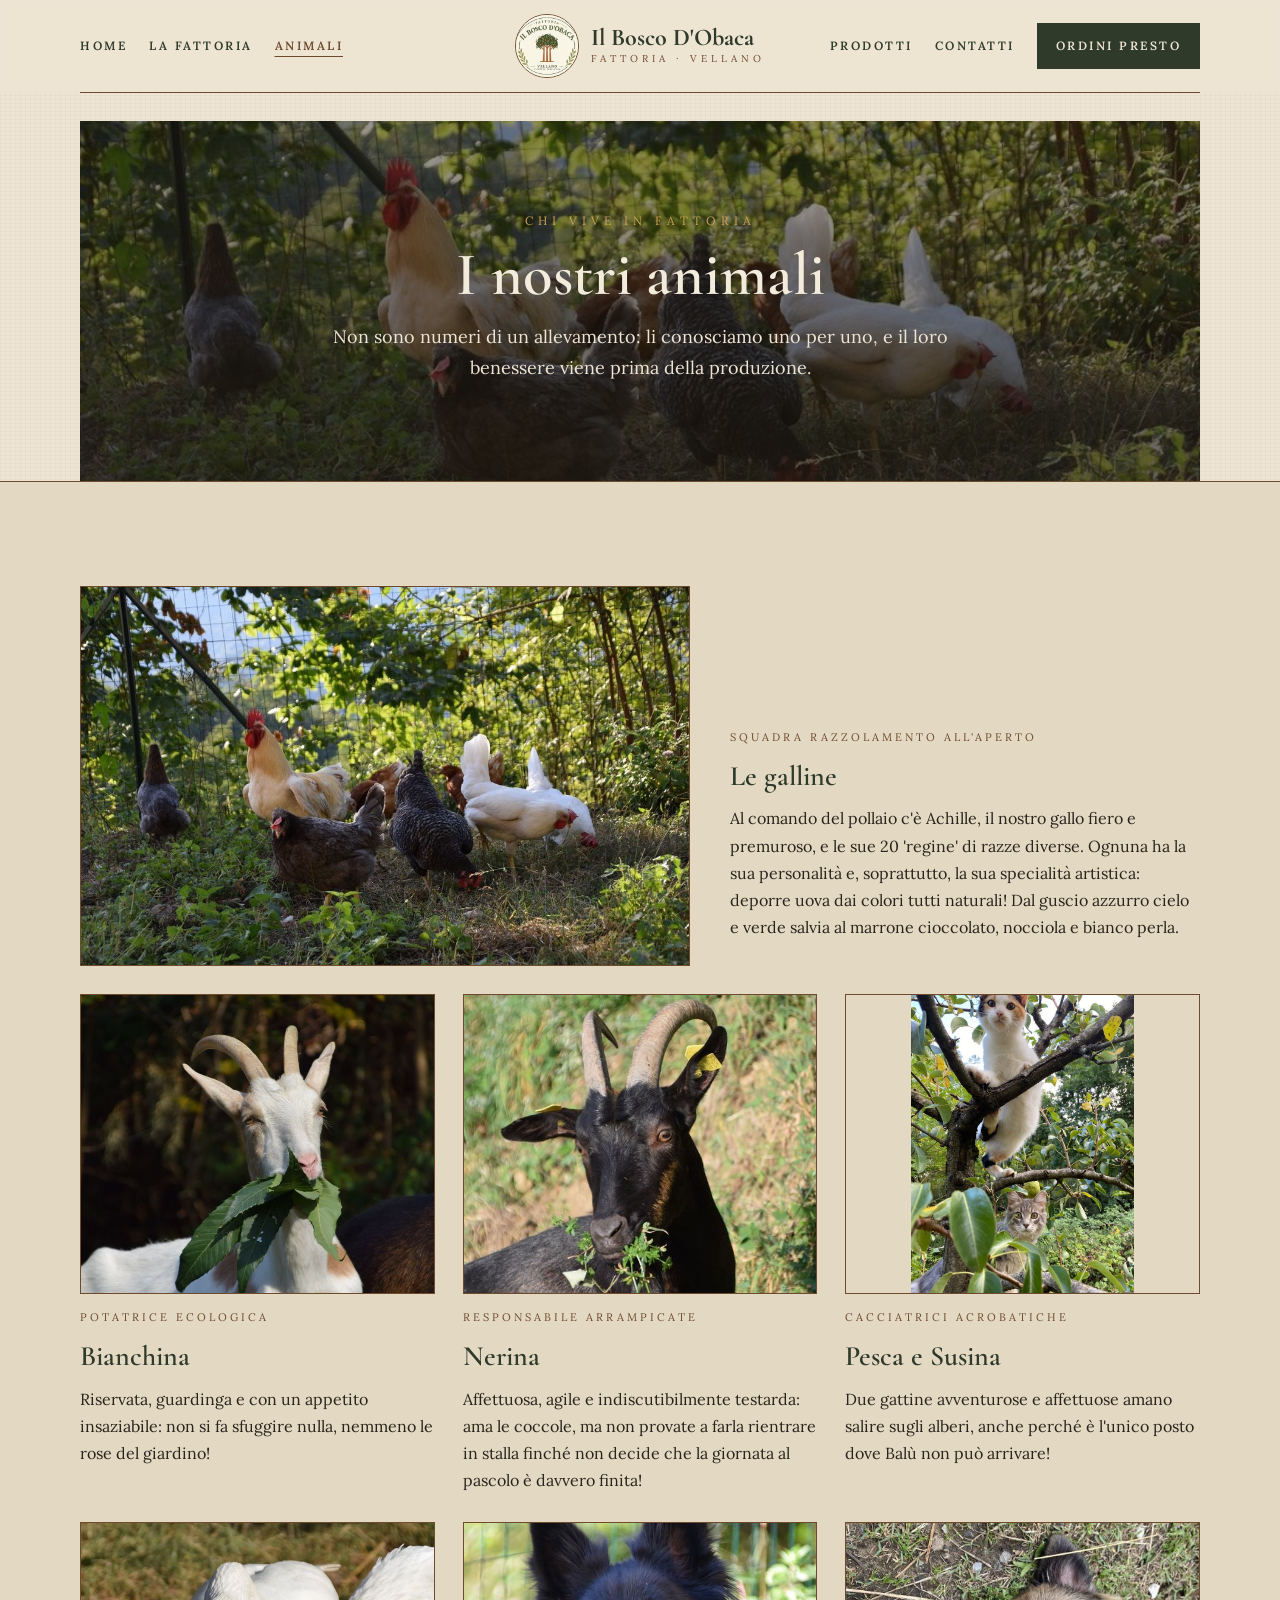
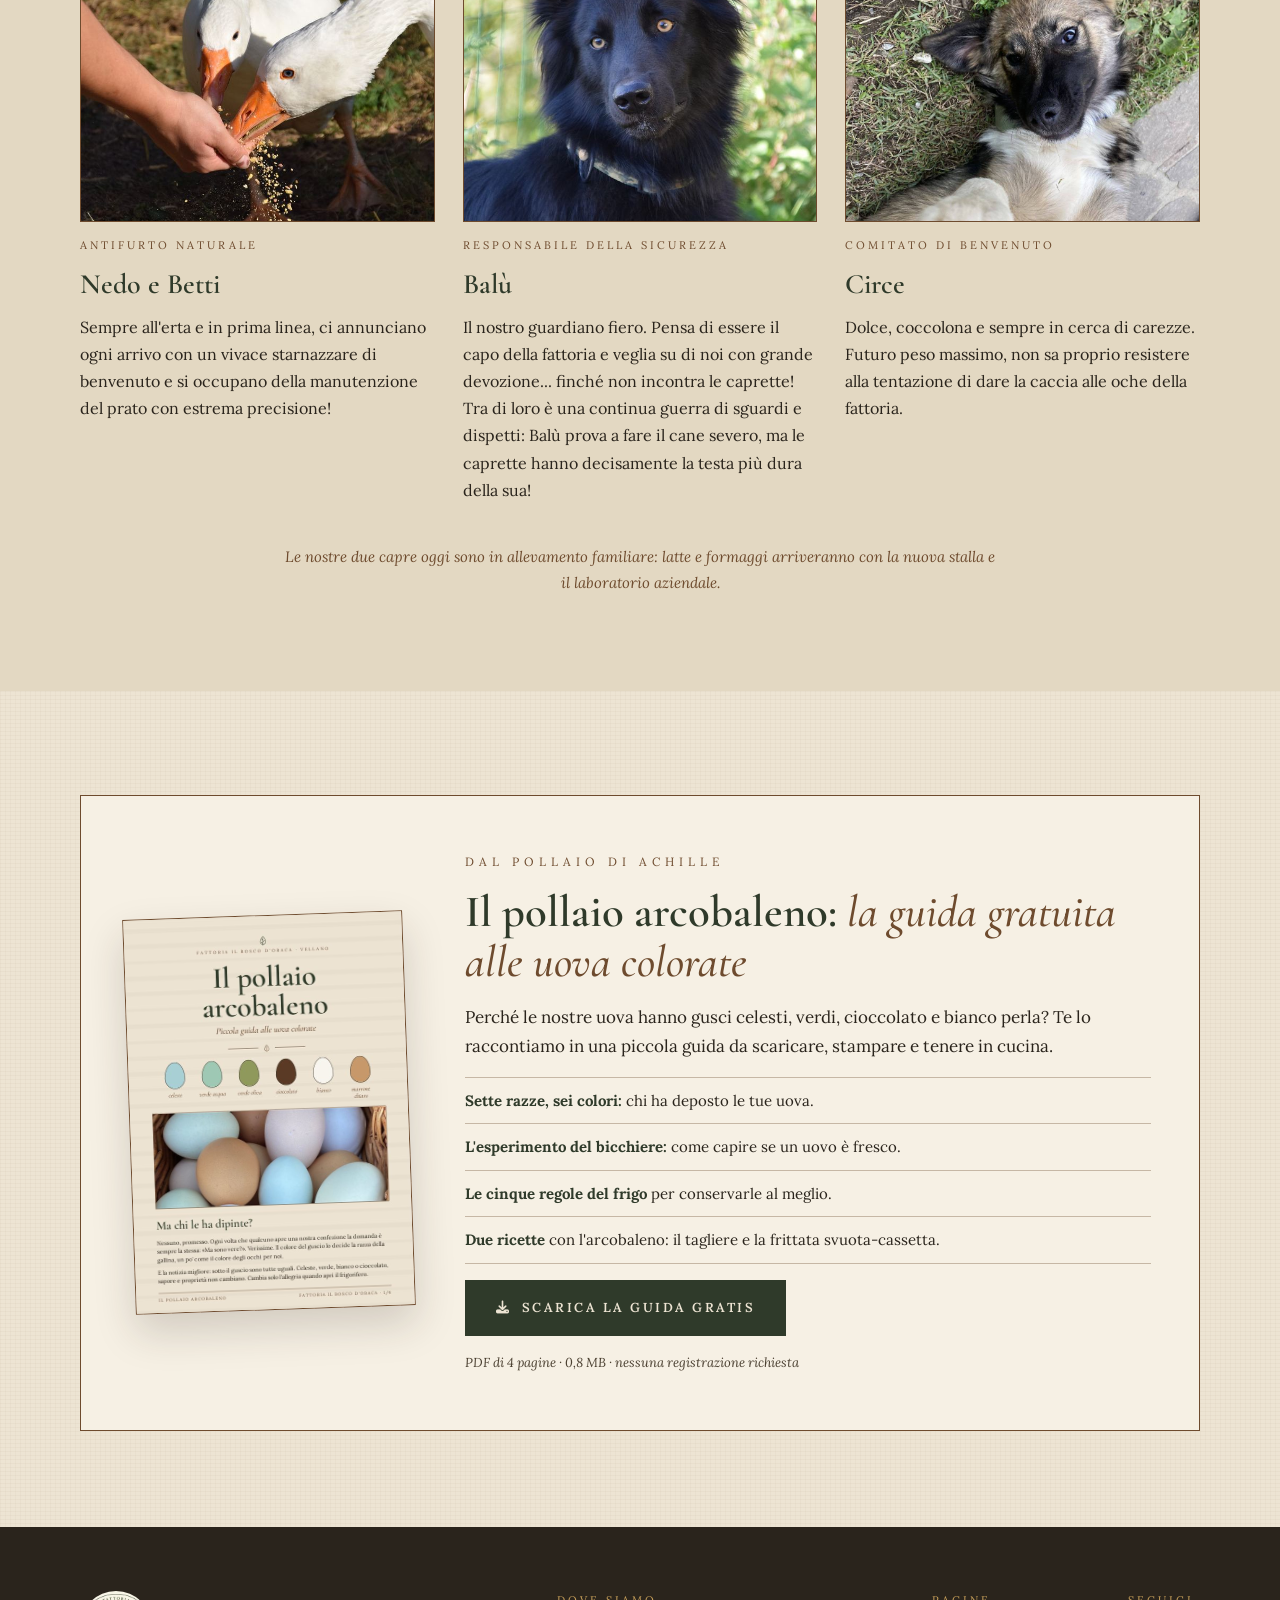
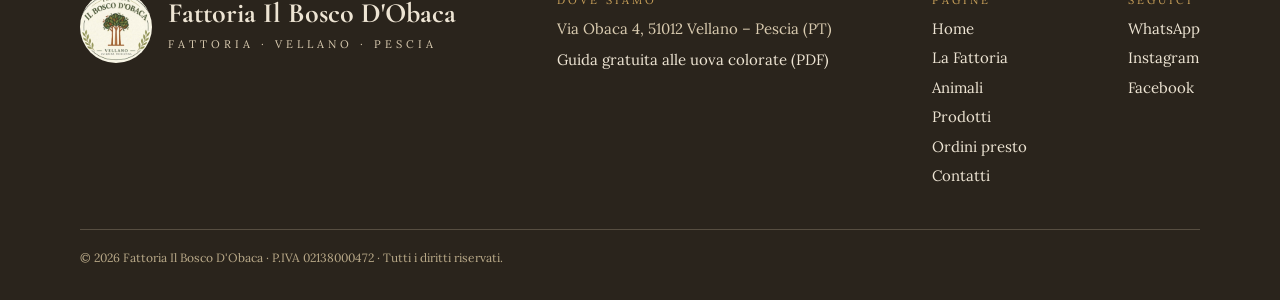
==== commit 600e0414: "SEO e AEO: titoli e descrizioni più corti, anteprime con foto, nuove FAQ, numero WhatsApp - Titoli e" ====
--- a/animali.html
+++ b/animali.html
@@ -3,15 +3,18 @@
 <head>
     <meta charset="UTF-8">
     <meta name="viewport" content="width=device-width, initial-scale=1.0">
-    <title>I nostri animali: galline, capre, oche, gatti, Balù e Circe | Fattoria Il Bosco D'Obaca</title>
-    <meta name="description" content="Conosci gli animali della Fattoria Il Bosco D'Obaca a Vellano: il gallo Achille e le sue galline dalle uova colorate, le capre Bianchina e Nerina, le oche Nedo e Betti, le gattine Pesca e Susina, il cane Balù e la cucciola Circe.">
+    <title>Gli animali della fattoria | Il Bosco D'Obaca, Vellano</title>
+    <meta name="description" content="Gli animali della Fattoria Il Bosco D'Obaca a Vellano: il gallo Achille e le galline, le capre, le oche, le gattine, Balù e la cucciola Circe.">
     <link rel="canonical" href="https://eleonoranardini27-oss.github.io/Fattoria-Il-bosco-D-Obaca-Web/animali.html">
     <meta property="og:type" content="website">
     <meta property="og:locale" content="it_IT">
     <meta property="og:site_name" content="Fattoria Il Bosco D'Obaca">
-    <meta property="og:title" content="I nostri animali: galline, capre, oche, gatti, Balù e Circe | Fattoria Il Bosco D'Obaca">
-    <meta property="og:description" content="Conosci gli animali della Fattoria Il Bosco D'Obaca a Vellano: il gallo Achille e le sue galline dalle uova colorate, le capre Bianchina e Nerina, le oche Nedo e Betti, le gattine Pesca e Susina, il cane Balù e la cucciola Circe.">
+    <meta property="og:title" content="Gli animali della fattoria | Il Bosco D'Obaca, Vellano">
+    <meta property="og:description" content="Gli animali della Fattoria Il Bosco D'Obaca a Vellano: il gallo Achille e le galline, le capre, le oche, le gattine, Balù e la cucciola Circe.">
     <meta property="og:url" content="https://eleonoranardini27-oss.github.io/Fattoria-Il-bosco-D-Obaca-Web/animali.html">
+    <meta property="og:image" content="https://eleonoranardini27-oss.github.io/Fattoria-Il-bosco-D-Obaca-Web/immagini%20sito/galline.jpg">
+    <meta property="og:image:alt" content="Le galline e il gallo Achille nel recinto all'aperto">
+    <meta name="twitter:card" content="summary_large_image">
 
     <!-- Google Fonts -->
     <link rel="preconnect" href="https://fonts.googleapis.com">
@@ -177,7 +180,7 @@
                 <div class="footer-col">
                     <span class="label">Seguici</span>
                     <div class="footer-nav">
-                        <a href="https://wa.me/393000000000" target="_blank" rel="noopener noreferrer">WhatsApp</a>
+                        <a href="https://wa.me/393394360559" target="_blank" rel="noopener noreferrer">WhatsApp</a>
                         <a href="https://www.instagram.com/ilboscodobaca/" target="_blank" rel="noopener noreferrer">Instagram</a>
                         <a href="https://www.facebook.com/profile.php?id=61595419419267" target="_blank" rel="noopener noreferrer">Facebook</a>
                     </div>
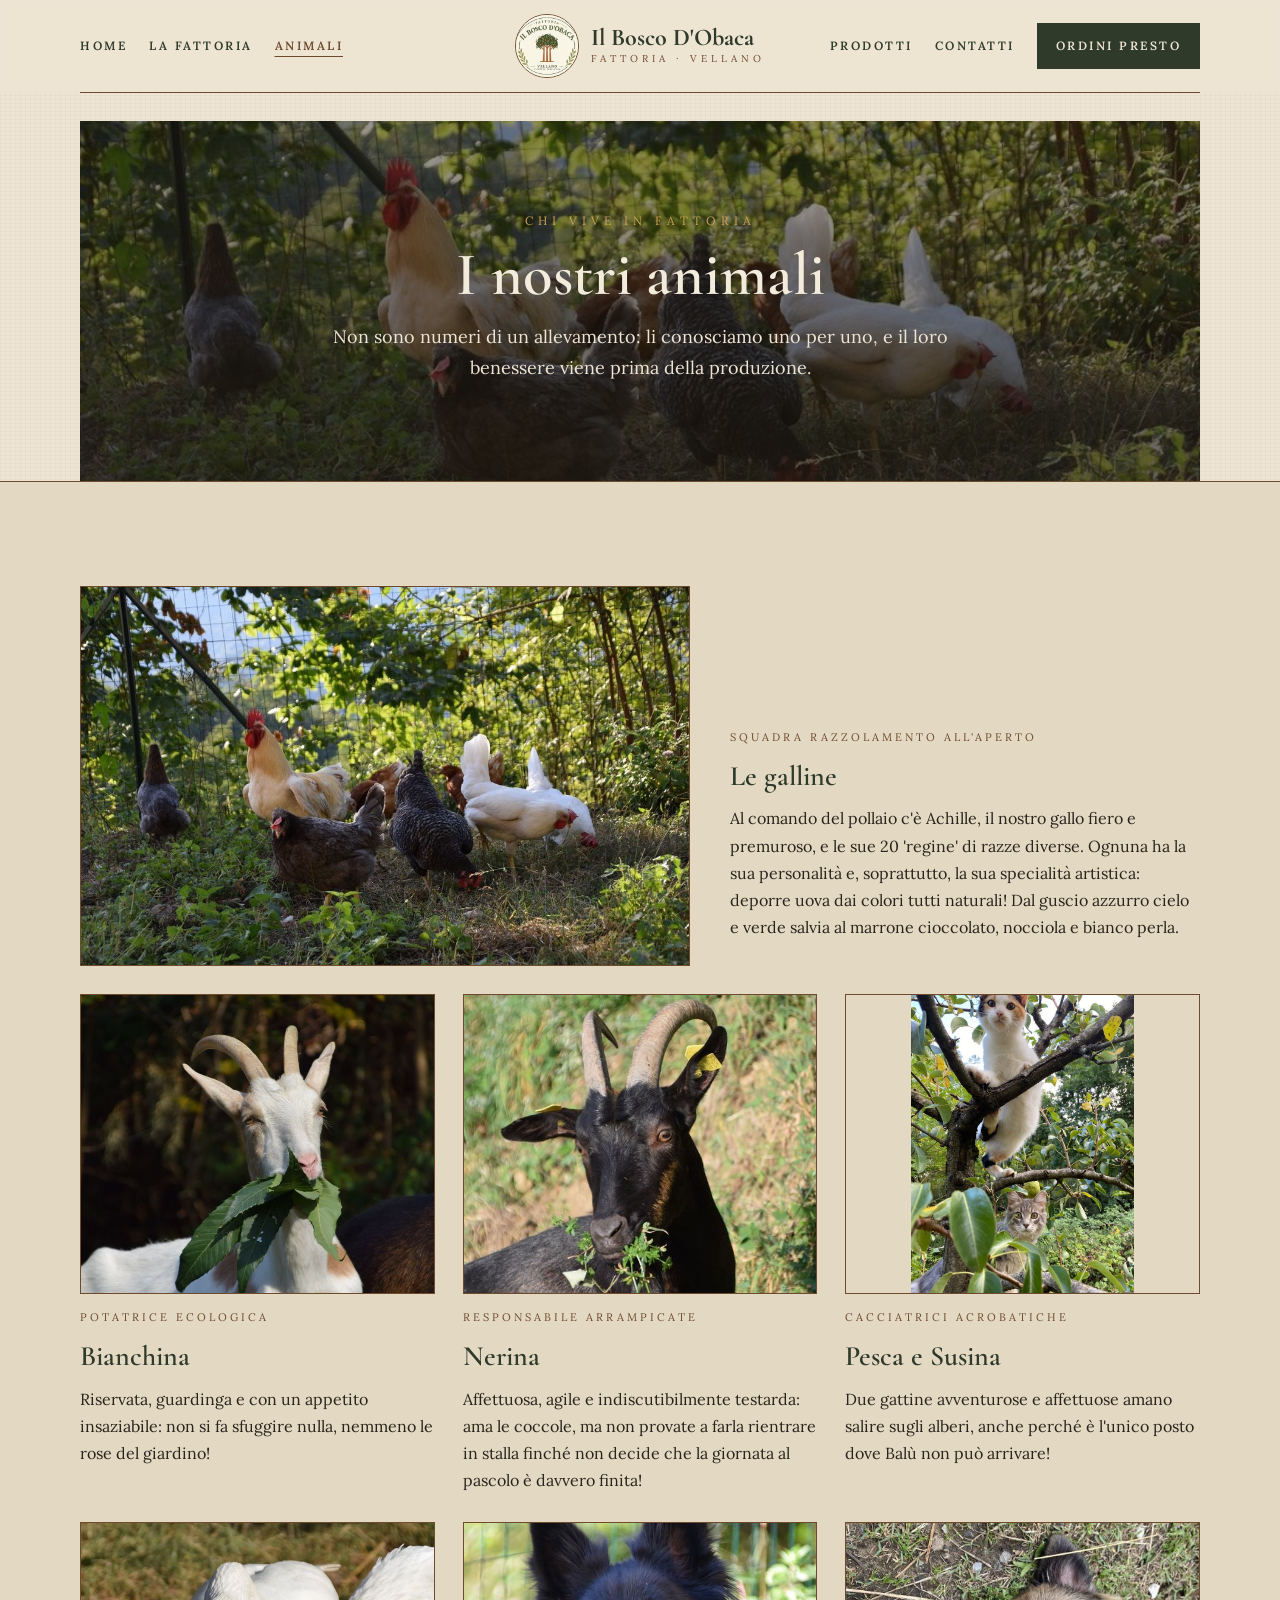
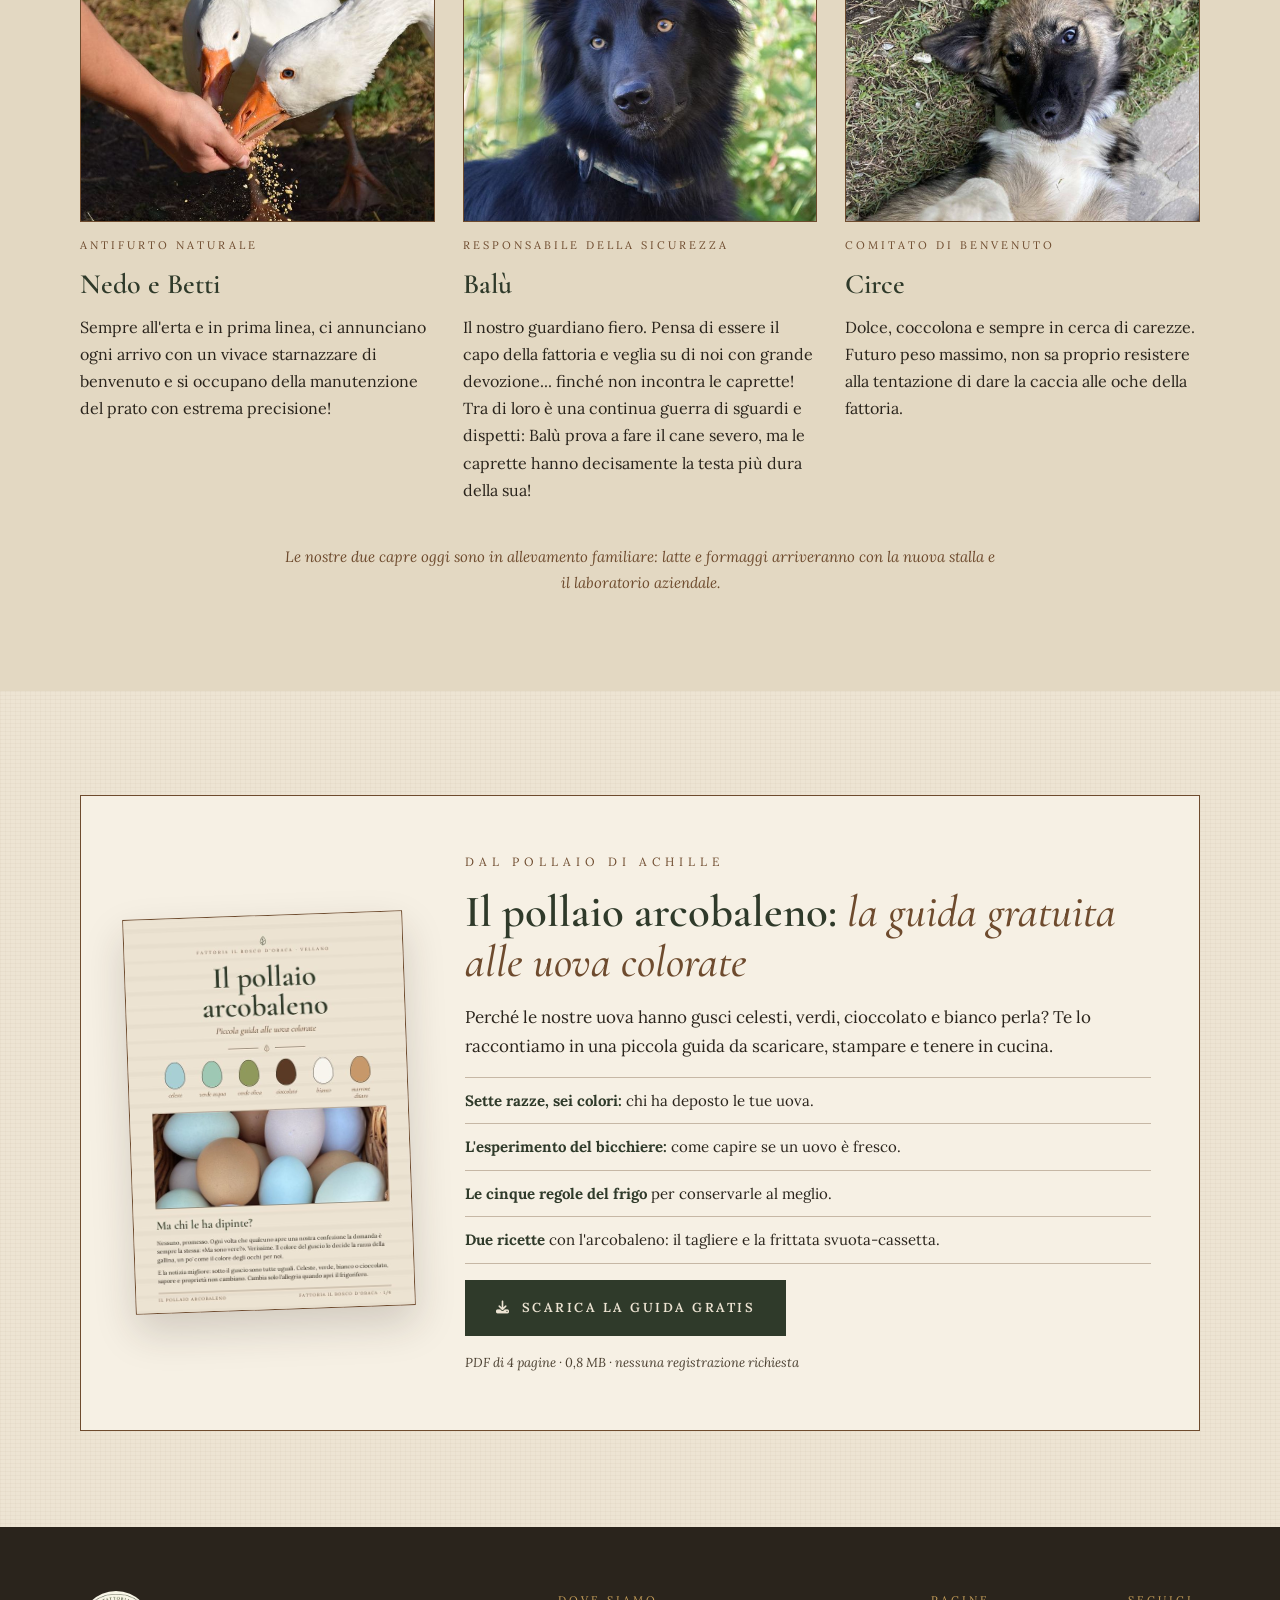
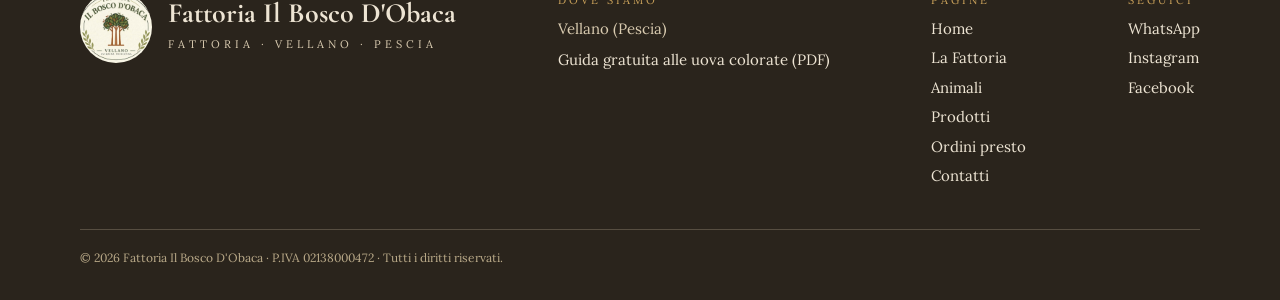
==== commit f42b0f5d: "Toglie l'indirizzo completo: solo Vellano (Pescia) Via e CAP rimossi da testi, titoli, descrizioni, " ====
--- a/animali.html
+++ b/animali.html
@@ -163,7 +163,7 @@
                 </div>
                 <div class="footer-col">
                     <span class="label">Dove siamo</span>
-                    <span>Via Obaca 4, 51012 Vellano – Pescia (PT)</span>
+                    <span>Vellano (Pescia)</span>
                     <a href="guide/il-pollaio-arcobaleno.pdf" download>Guida gratuita alle uova colorate (PDF)</a>
                 </div>
                 <div class="footer-col">
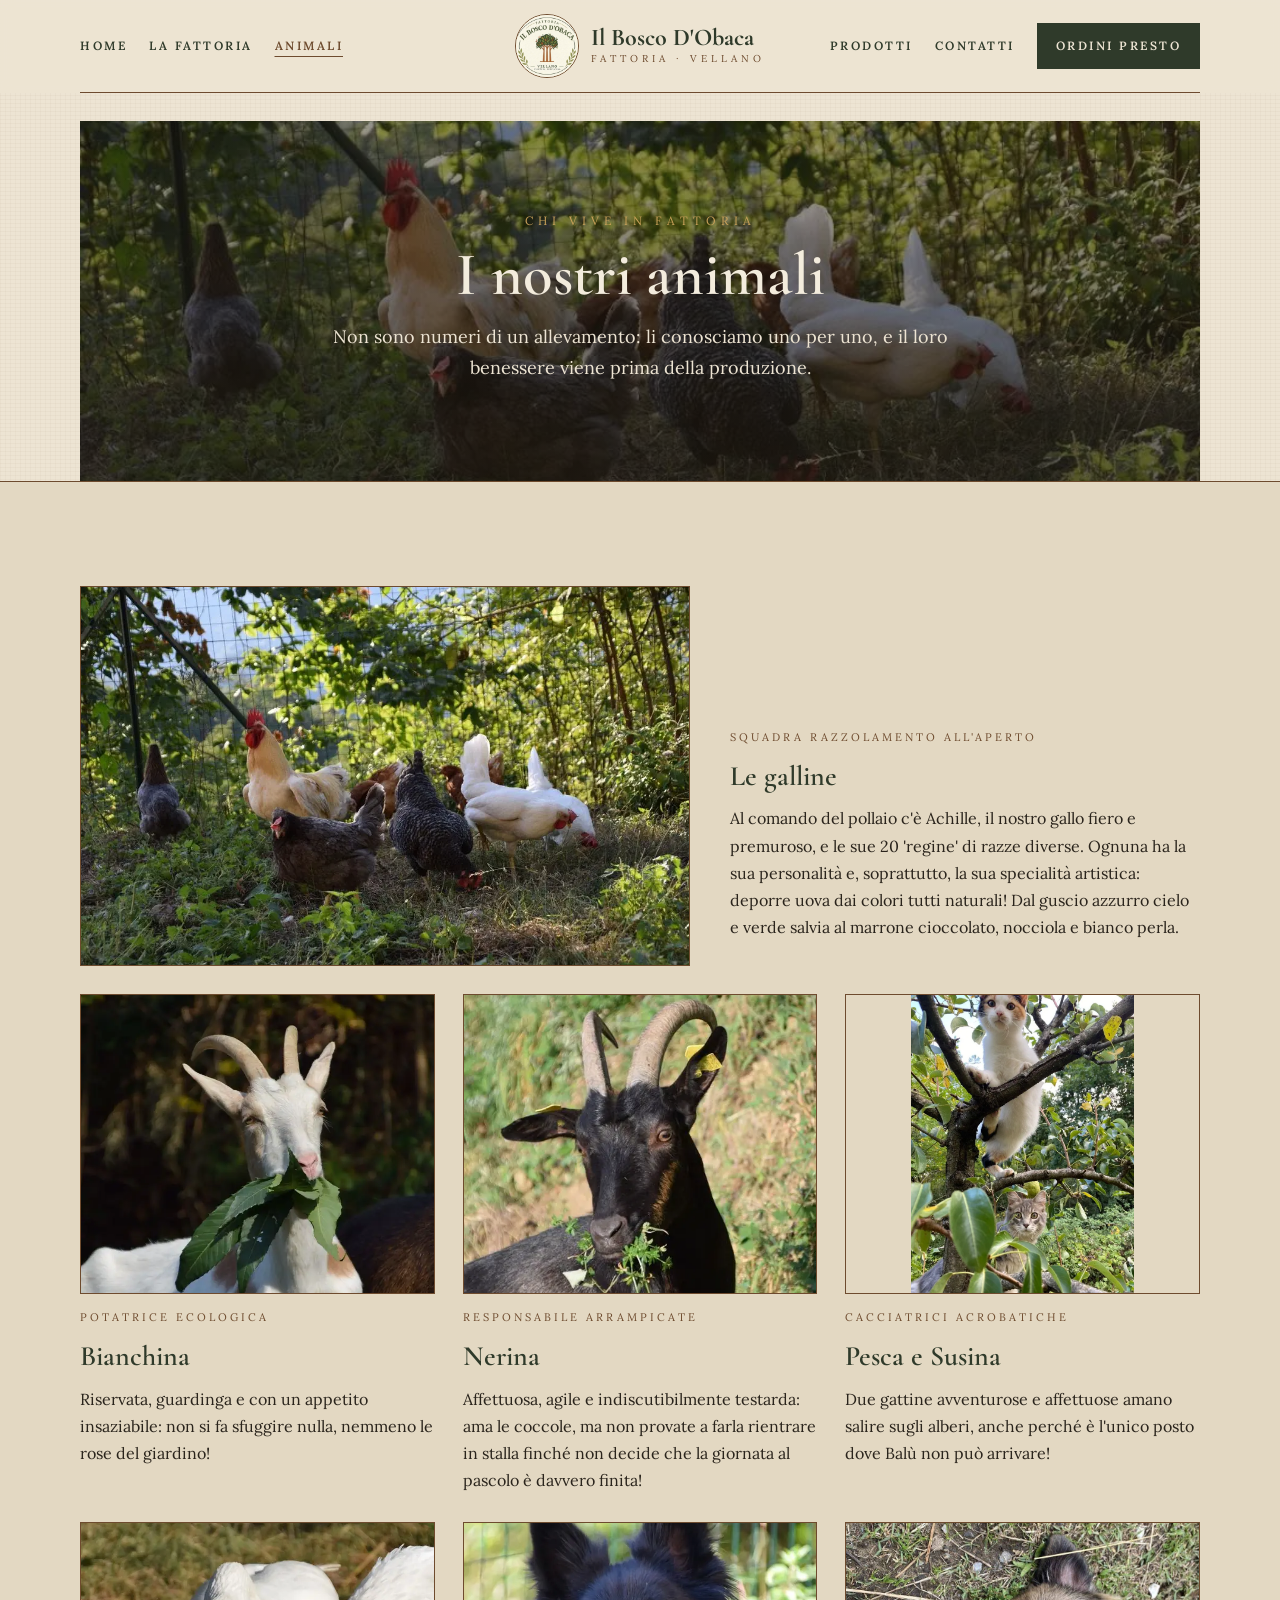
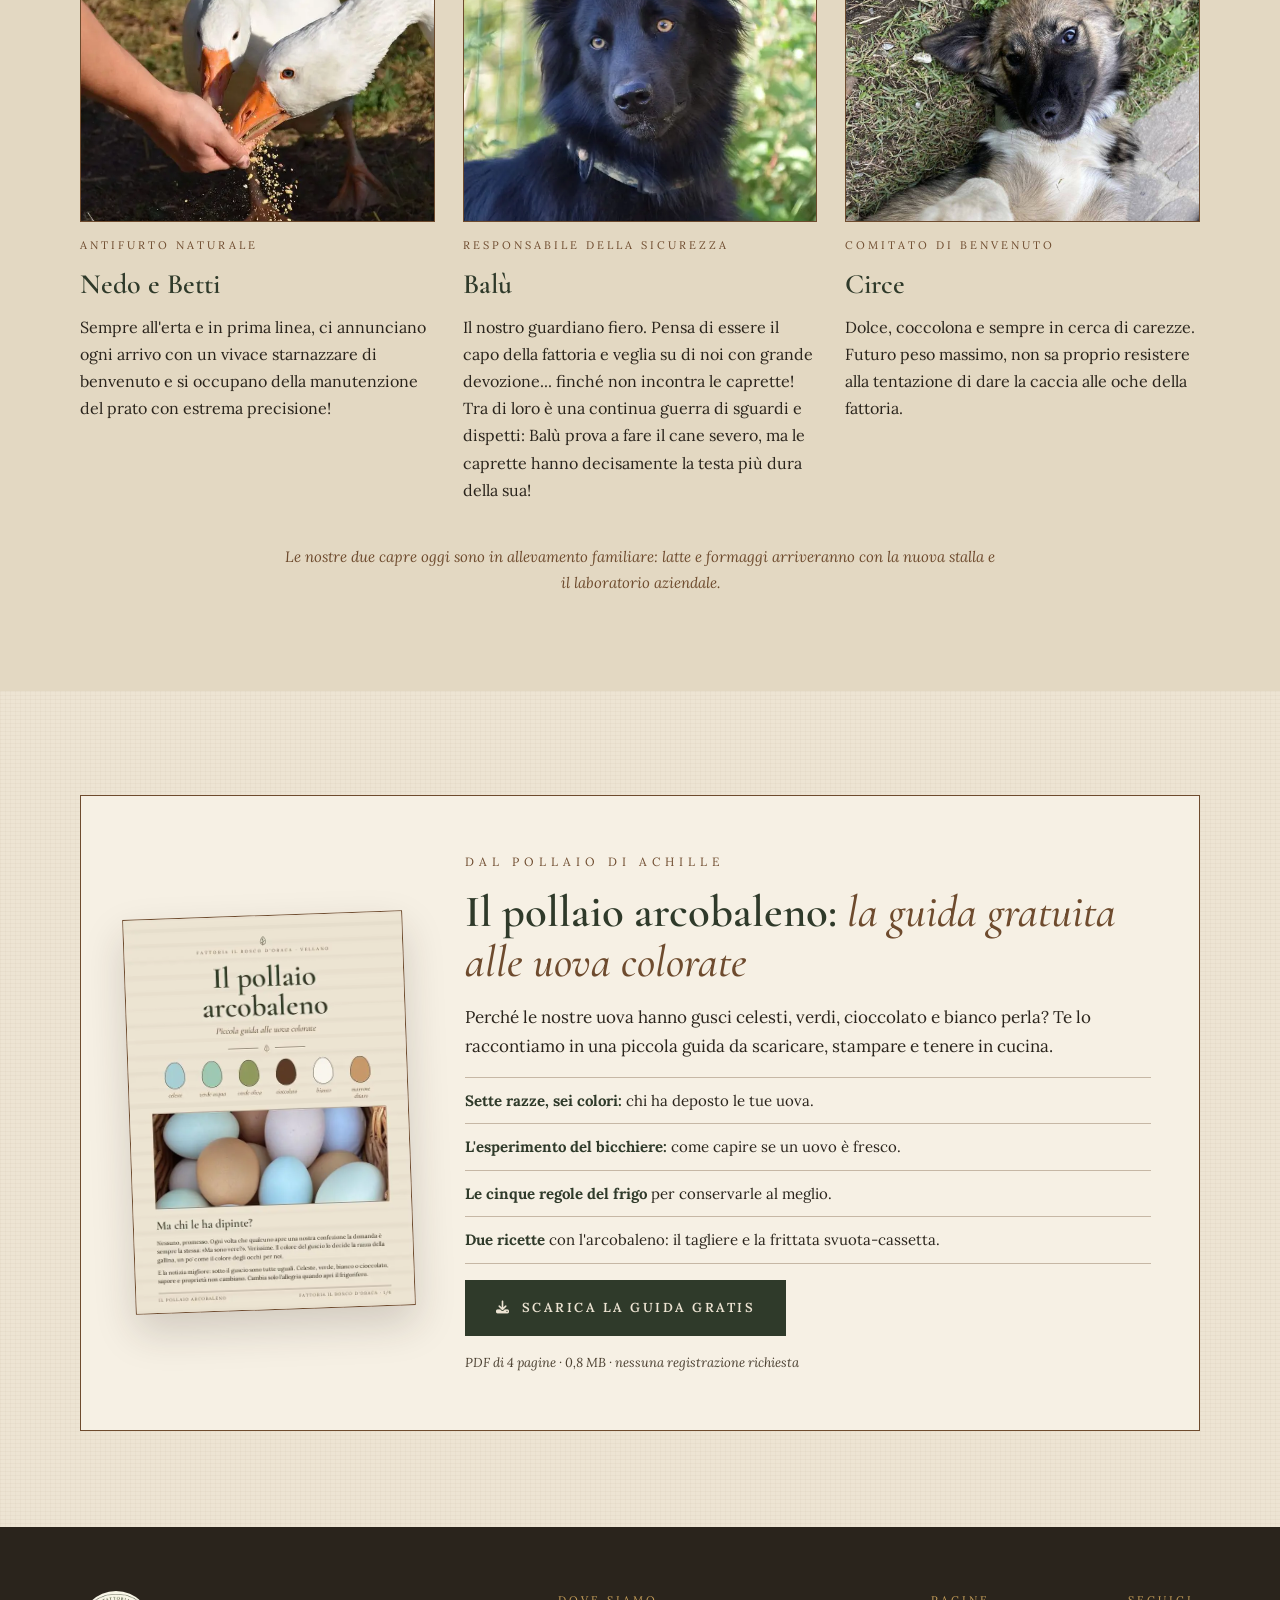
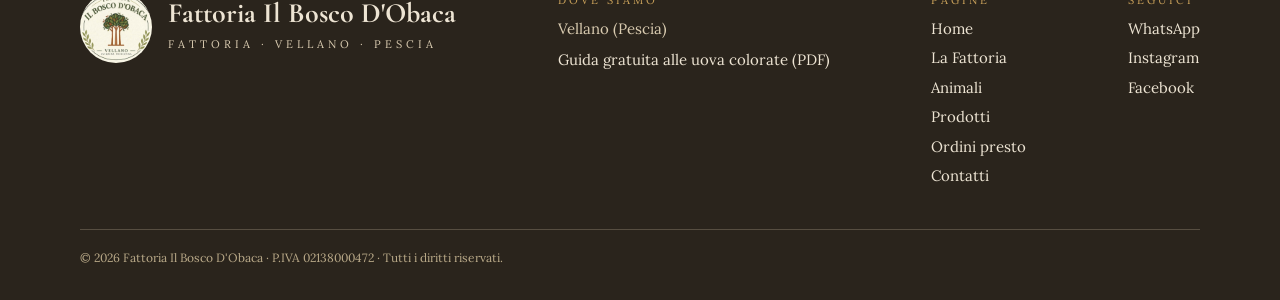
==== commit 8849ab09: "Le pagine usano le foto WebP; link Home verso ./" ====
--- a/animali.html
+++ b/animali.html
@@ -5,14 +5,14 @@
     <meta name="viewport" content="width=device-width, initial-scale=1.0">
     <title>Gli animali della fattoria | Il Bosco D'Obaca, Vellano</title>
     <meta name="description" content="Gli animali della Fattoria Il Bosco D'Obaca a Vellano: il gallo Achille e le galline, le capre, le oche, le gattine, Balù e la cucciola Circe.">
-    <link rel="canonical" href="https://eleonoranardini27-oss.github.io/Fattoria-Il-bosco-D-Obaca-Web/animali.html">
+    <link rel="canonical" href="https://www.fattoriailboscodobaca.it/animali.html">
     <meta property="og:type" content="website">
     <meta property="og:locale" content="it_IT">
     <meta property="og:site_name" content="Fattoria Il Bosco D'Obaca">
     <meta property="og:title" content="Gli animali della fattoria | Il Bosco D'Obaca, Vellano">
     <meta property="og:description" content="Gli animali della Fattoria Il Bosco D'Obaca a Vellano: il gallo Achille e le galline, le capre, le oche, le gattine, Balù e la cucciola Circe.">
-    <meta property="og:url" content="https://eleonoranardini27-oss.github.io/Fattoria-Il-bosco-D-Obaca-Web/animali.html">
-    <meta property="og:image" content="https://eleonoranardini27-oss.github.io/Fattoria-Il-bosco-D-Obaca-Web/immagini%20sito/galline.jpg">
+    <meta property="og:url" content="https://www.fattoriailboscodobaca.it/animali.html">
+    <meta property="og:image" content="https://www.fattoriailboscodobaca.it/immagini%20sito/galline.jpg">
     <meta property="og:image:alt" content="Le galline e il gallo Achille nel recinto all'aperto">
     <meta name="twitter:card" content="summary_large_image">
 
@@ -32,11 +32,11 @@
         <div class="wrap">
             <div class="header-row">
                 <nav class="nav" aria-label="Menu principale">
-                    <a href="index.html">Home</a>
+                    <a href="./">Home</a>
                     <a href="fattoria.html">La Fattoria</a>
                     <a href="animali.html" aria-current="page">Animali</a>
                 </nav>
-                <a href="index.html" class="brand">
+                <a href="./" class="brand">
                     <img src="logo.jpeg" alt="Logo Fattoria Il Bosco D'Obaca">
                     <span>
                         <span class="brand-name">Il Bosco D'Obaca</span>
@@ -53,7 +53,7 @@
                 </button>
             </div>
             <nav id="mobile-menu" class="mobile-menu" aria-label="Menu">
-                <a href="index.html">Home</a>
+                <a href="./">Home</a>
                 <a href="fattoria.html">La Fattoria</a>
                 <a href="animali.html" aria-current="page">Animali</a>
                 <a href="prodotti.html">Prodotti</a>
@@ -67,7 +67,7 @@
         <section class="hero page-hero">
             <div class="wrap">
                 <div class="hero-box">
-                    <img class="hero-bg" src="immagini%20sito/galline.jpg" alt="Le galline e il gallo Achille nel recinto all'aperto" style="object-position: 50% 55%">
+                    <img class="hero-bg" src="immagini%20sito/galline.webp" alt="Le galline e il gallo Achille nel recinto all'aperto" style="object-position: 50% 55%">
                     <span class="eyebrow oro">Chi vive in fattoria</span>
                     <h1>I nostri animali</h1>
                     <p>Non sono numeri di un allevamento: li conosciamo uno per uno, e il loro benessere viene prima della produzione.</p>
@@ -79,39 +79,39 @@
             <div class="wrap">
                 <div class="animali-grid" style="margin-top: 0">
                     <article class="animale in-evidenza">
-                        <img loading="lazy" class="animale-foto" src="immagini%20sito/galline.jpg" alt="Le galline e il gallo che razzolano nel recinto all'aperto">
+                        <img loading="lazy" class="animale-foto" src="immagini%20sito/galline.webp" alt="Le galline e il gallo che razzolano nel recinto all'aperto">
                         <span class="tag">Squadra Razzolamento All'Aperto</span>
                         <h2 class="h3">Le galline</h2>
                         <p>Al comando del pollaio c'è Achille, il nostro gallo fiero e premuroso, e le sue 20 'regine' di razze diverse. Ognuna ha la sua personalità e, soprattutto, la sua specialità artistica: deporre uova dai colori tutti naturali! Dal guscio azzurro cielo e verde salvia al marrone cioccolato, nocciola e bianco perla.</p>
                     </article>
                     <article class="animale">
-                        <img loading="lazy" class="animale-foto" src="immagini%20sito/capra%20bianca.jpg" alt="Bianchina, la capra bianca e nocciola, che mangia foglie di castagno" style="object-position: 50% 25%">
+                        <img loading="lazy" class="animale-foto" src="immagini%20sito/capra%20bianca.webp" alt="Bianchina, la capra bianca e nocciola, che mangia foglie di castagno" style="object-position: 50% 25%">
                         <span class="tag">Potatrice Ecologica</span>
                         <h2 class="h3">Bianchina</h2>
                         <p>Riservata, guardinga e con un appetito insaziabile: non si fa sfuggire nulla, nemmeno le rose del giardino!</p>
                     </article>
                     <article class="animale">
-                        <img loading="lazy" class="animale-foto" src="immagini%20sito/capra%20nera.jpg" alt="Nerina, la capra nera, che bruca l'erba sul pendio" style="object-position: 50% 42%">
+                        <img loading="lazy" class="animale-foto" src="immagini%20sito/capra%20nera.webp" alt="Nerina, la capra nera, che bruca l'erba sul pendio" style="object-position: 50% 42%">
                         <span class="tag">Responsabile Arrampicate</span>
                         <h2 class="h3">Nerina</h2>
                         <p>Affettuosa, agile e indiscutibilmente testarda: ama le coccole, ma non provate a farla rientrare in stalla finché non decide che la giornata al pascolo è davvero finita!</p>
                     </article>
                     <article class="animale">
                         <div class="animale-foto foto-intera" style="--sfondo: url('immagini%20sito/gatti.jpg')">
-                            <img loading="lazy" src="immagini%20sito/gatti.jpg" alt="Pesca e Susina, le due gattine della fattoria, arrampicate sul pero">
+                            <img loading="lazy" src="immagini%20sito/gatti.webp" alt="Pesca e Susina, le due gattine della fattoria, arrampicate sul pero">
                         </div>
                         <span class="tag">Cacciatrici Acrobatiche</span>
                         <h2 class="h3">Pesca e Susina</h2>
                         <p>Due gattine avventurose e affettuose amano salire sugli alberi, anche perché è l'unico posto dove Balù non può arrivare!</p>
                     </article>
                     <article class="animale">
-                        <img loading="lazy" class="animale-foto" src="immagini%20sito/oche.jpg" alt="Nedo e Betti, le due oche bianche, che mangiano dalla mano" style="object-position: 50% 55%">
+                        <img loading="lazy" class="animale-foto" src="immagini%20sito/oche.webp" alt="Nedo e Betti, le due oche bianche, che mangiano dalla mano" style="object-position: 50% 55%">
                         <span class="tag">Antifurto Naturale</span>
                         <h2 class="h3">Nedo e Betti</h2>
                         <p>Sempre all'erta e in prima linea, ci annunciano ogni arrivo con un vivace starnazzare di benvenuto e si occupano della manutenzione del prato con estrema precisione!</p>
                     </article>
                     <article class="animale">
-                        <img loading="lazy" class="animale-foto" src="immagini%20sito/cane.jpg" alt="Balù, il cane nero della fattoria, con gli occhi color ambra" style="object-position: 50% 35%">
+                        <img loading="lazy" class="animale-foto" src="immagini%20sito/cane.webp" alt="Balù, il cane nero della fattoria, con gli occhi color ambra" style="object-position: 50% 35%">
                         <span class="tag">Responsabile Della Sicurezza</span>
                         <h2 class="h3">Balù</h2>
                         <p>Il nostro guardiano fiero. Pensa di essere il capo della fattoria e veglia su di noi con grande devozione... finché non incontra le caprette! Tra di loro è una continua guerra di sguardi e dispetti: Balù prova a fare il cane severo, ma le caprette hanno decisamente la testa più dura della sua!</p>
@@ -131,7 +131,7 @@
             <div class="wrap">
                 <div class="guida" id="guida">
                     <figure class="guida-copertina">
-                        <img loading="lazy" src="immagini%20sito/copertina%20guida%20uova.jpg" alt="Copertina della guida Il pollaio arcobaleno: piccola guida alle uova colorate">
+                        <img loading="lazy" src="immagini%20sito/copertina%20guida%20uova.webp" alt="Copertina della guida Il pollaio arcobaleno: piccola guida alle uova colorate">
                     </figure>
                     <div class="guida-testo">
                         <span class="eyebrow">Dal pollaio di Achille</span>
@@ -169,7 +169,7 @@
                 <div class="footer-col">
                     <span class="label">Pagine</span>
                     <nav class="footer-nav" aria-label="Menu a piè di pagina">
-                        <a href="index.html">Home</a>
+                        <a href="./">Home</a>
                         <a href="fattoria.html">La Fattoria</a>
                         <a href="animali.html">Animali</a>
                         <a href="prodotti.html">Prodotti</a>
--- a/assets/style.css
+++ b/assets/style.css
@@ -21,7 +21,7 @@
         repeating-linear-gradient(0deg, rgba(110,75,46,0.035) 0 1px, transparent 1px 4px),
         repeating-linear-gradient(90deg, rgba(110,75,46,0.03) 0 1px, transparent 1px 5px);
 }
-img { max-width: 100%; display: block; }
+img { max-width: 100%; height: auto; display: block; }
 a { color: var(--bosco); }
 a:hover { color: var(--terra); }
 h1, h2, h3, h4 { font-family: var(--serif); font-weight: 600; margin: 0; line-height: 1.1; }
@@ -90,6 +90,18 @@
 .hero h1 em { font-weight: 500; color: var(--sabbia); }
 .hero p { font-size: 18px; max-width: 640px; color: var(--carta); margin-bottom: 32px; }
 .hero-actions { display: flex; gap: 16px; flex-wrap: wrap; justify-content: center; }
+/* Home: testata più ariosa */
+#home h1 { font-size: clamp(2.3rem, 5vw, 3.9rem); line-height: 1.1; margin: 16px 0 14px; }
+#home .hero-motto { font-family: var(--serif); font-style: italic; font-size: clamp(1.25rem, 2.4vw, 1.7rem); line-height: 1.3; color: var(--sabbia); margin-bottom: 20px; }
+#home .hero-motto + p { max-width: 560px; line-height: 1.75; }
+@media (max-width: 720px) {
+    #home .hero-box { padding: 44px 20px 76px; }
+    #home .hero-logo { width: 84px; height: 84px; margin-bottom: 18px; outline-offset: 4px; }
+    #home .eyebrow { letter-spacing: 3px; font-size: 11px; }
+    #home h1 { font-size: 2.15rem; margin: 12px 0 12px; }
+    #home .hero-motto { margin-bottom: 16px; }
+    #home .hero-motto + p { font-size: 15.5px; margin-bottom: 26px; }
+}
 .hero-caption { position: absolute; bottom: 18px; left: 0; right: 0; font-size: 13px; font-style: italic; color: rgba(243,236,221,0.85); }
 
 /* ---------- FILOSOFIA ---------- */
